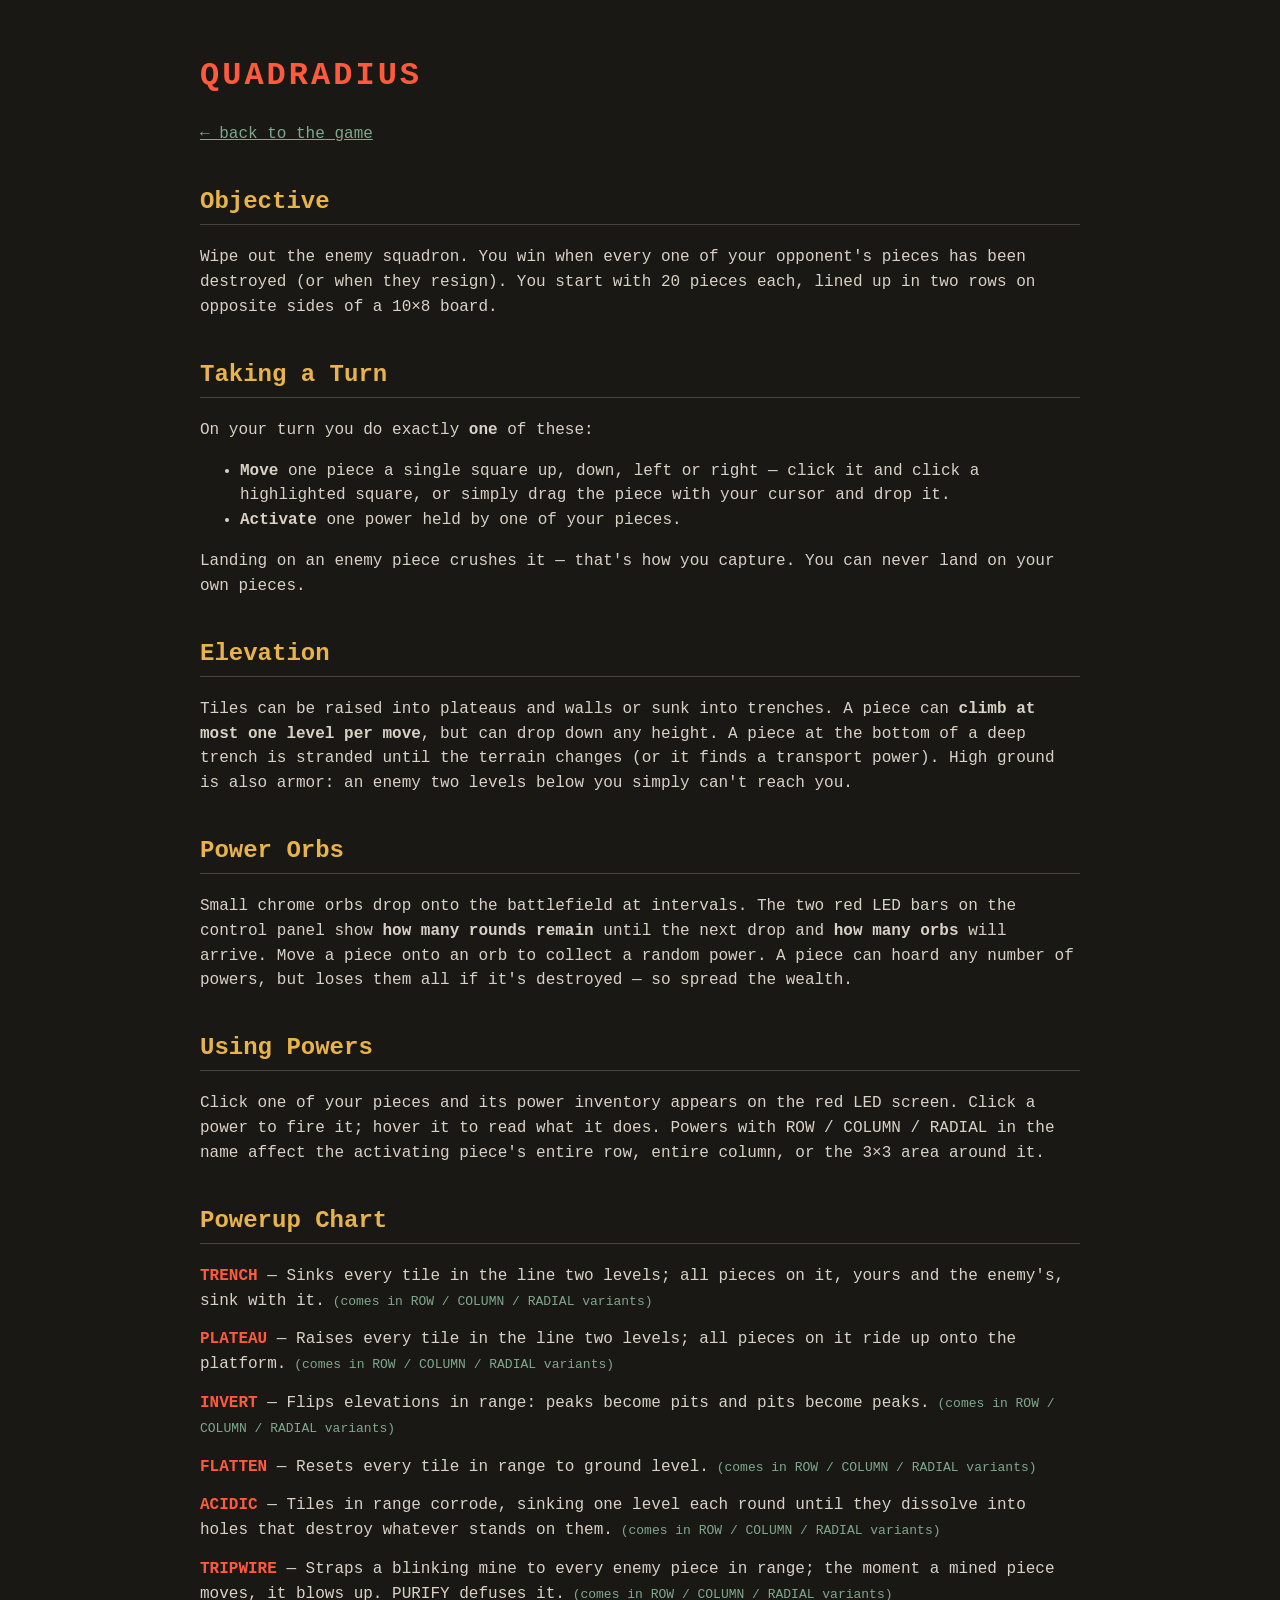
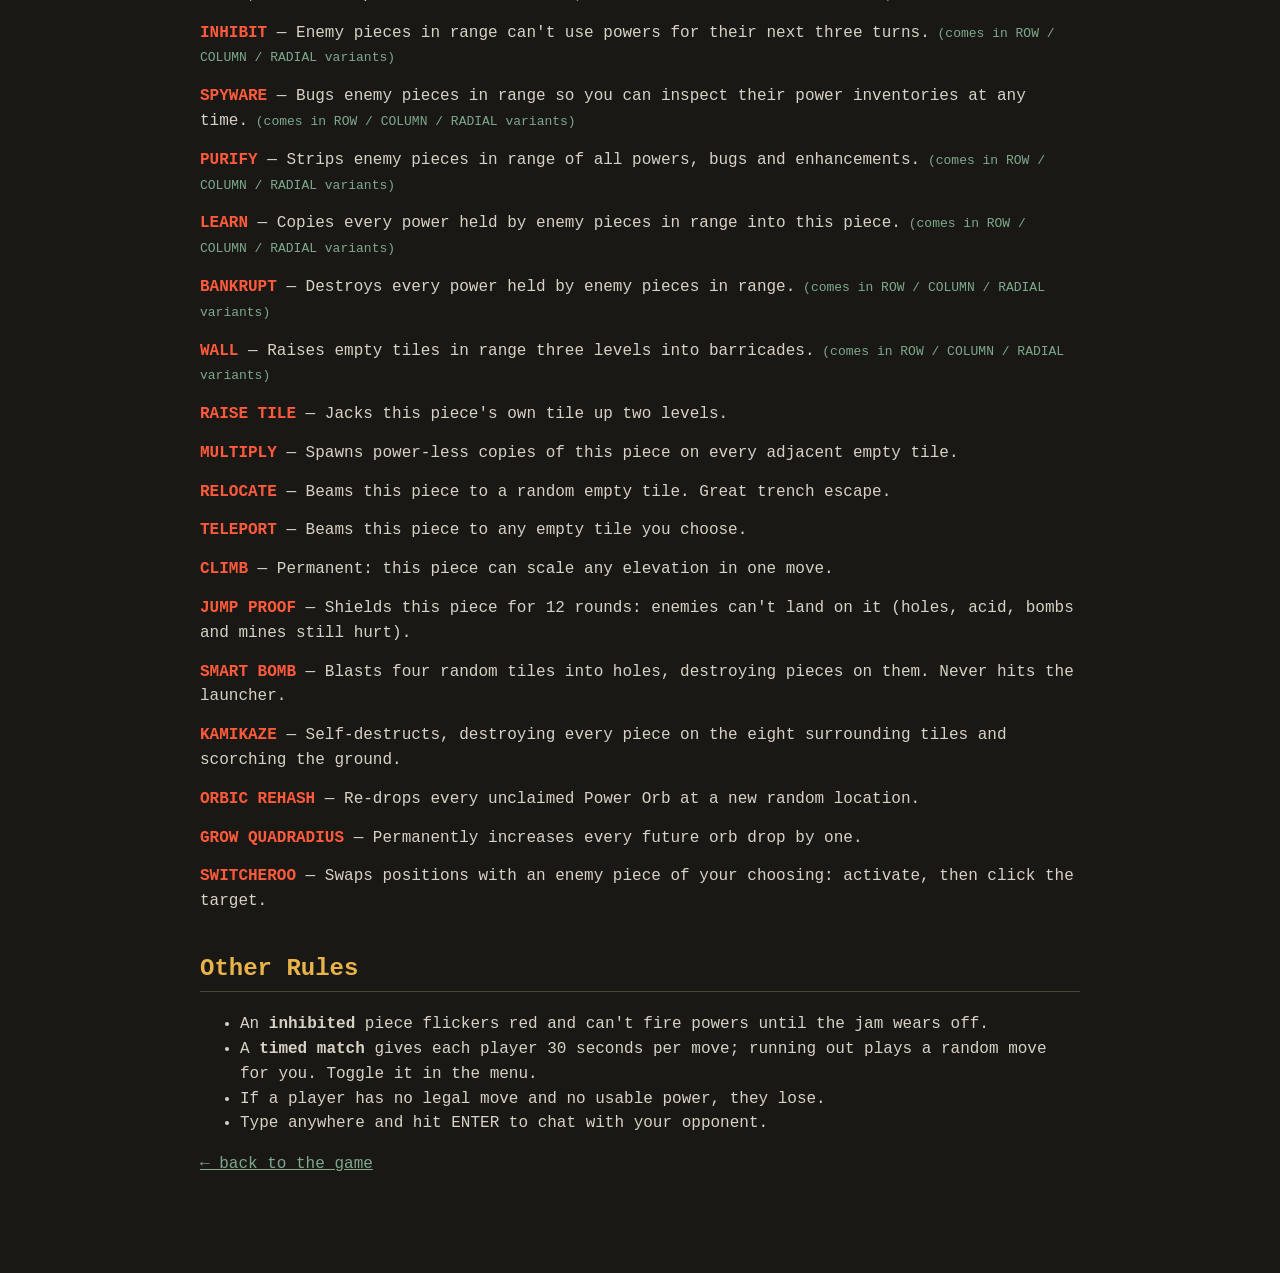
==== quadradius/directions.html @ c5f9684e "Drag-to-move, mine-based Tripwire, full-line Trench/Plateau, clearer elevation - Pieces can now be c" ====
<!DOCTYPE html>
<html lang="en">
<head>
<meta charset="UTF-8">
<title>QUADRADIUS — How to Play &amp; Powerup Chart</title>
<style>
  body {
    background: #1a1815; color: #d8d2c6;
    font-family: "Courier New", Courier, monospace;
    max-width: 880px; margin: 0 auto; padding: 30px 20px 80px;
    line-height: 1.55;
  }
  h1 { color: #ff5a3c; letter-spacing: 3px; }
  h2 { color: #e8b44a; margin-top: 36px; border-bottom: 1px solid #4a443a; padding-bottom: 4px; }
  .power { margin: 14px 0; }
  .power b { color: #ff5a3c; }
  .scoped::after { content: " (comes in ROW / COLUMN / RADIAL variants)"; color: #7da88c; font-size: 13px; }
  code { background: #2a2620; padding: 1px 5px; border-radius: 3px; }
  a { color: #7da88c; }
</style>
</head>
<body>
<h1>QUADRADIUS</h1>
<p><a href="index.html">&larr; back to the game</a></p>

<h2>Objective</h2>
<p>Wipe out the enemy squadron. You win when every one of your opponent's
pieces has been destroyed (or when they resign). You start with 20 pieces
each, lined up in two rows on opposite sides of a 10&times;8 board.</p>

<h2>Taking a Turn</h2>
<p>On your turn you do exactly <b>one</b> of these:</p>
<ul>
  <li><b>Move</b> one piece a single square up, down, left or right —
      click it and click a highlighted square, or simply drag the piece
      with your cursor and drop it.</li>
  <li><b>Activate</b> one power held by one of your pieces.</li>
</ul>
<p>Landing on an enemy piece crushes it — that's how you capture. You can
never land on your own pieces.</p>

<h2>Elevation</h2>
<p>Tiles can be raised into plateaus and walls or sunk into trenches.
A piece can <b>climb at most one level per move</b>, but can drop down any
height. A piece at the bottom of a deep trench is stranded until the
terrain changes (or it finds a transport power). High ground is also armor:
an enemy two levels below you simply can't reach you.</p>

<h2>Power Orbs</h2>
<p>Small chrome orbs drop onto the battlefield at intervals. The two red LED
bars on the control panel show <b>how many rounds remain</b> until the next
drop and <b>how many orbs</b> will arrive. Move a piece onto an orb to
collect a random power. A piece can hoard any number of powers, but loses
them all if it's destroyed — so spread the wealth.</p>

<h2>Using Powers</h2>
<p>Click one of your pieces and its power inventory appears on the red LED
screen. Click a power to fire it; hover it to read what it does.
Powers with ROW / COLUMN / RADIAL in the name affect the activating piece's
entire row, entire column, or the 3&times;3 area around it.</p>

<h2>Powerup Chart</h2>

<div class="power scoped"><b>TRENCH</b> — Sinks every tile in the line two levels; all pieces on it, yours and the enemy's, sink with it.</div>
<div class="power scoped"><b>PLATEAU</b> — Raises every tile in the line two levels; all pieces on it ride up onto the platform.</div>
<div class="power scoped"><b>INVERT</b> — Flips elevations in range: peaks become pits and pits become peaks.</div>
<div class="power scoped"><b>FLATTEN</b> — Resets every tile in range to ground level.</div>
<div class="power scoped"><b>ACIDIC</b> — Tiles in range corrode, sinking one level each round until they dissolve into holes that destroy whatever stands on them.</div>
<div class="power scoped"><b>TRIPWIRE</b> — Straps a blinking mine to every enemy piece in range; the moment a mined piece moves, it blows up. PURIFY defuses it.</div>
<div class="power scoped"><b>INHIBIT</b> — Enemy pieces in range can't use powers for their next three turns.</div>
<div class="power scoped"><b>SPYWARE</b> — Bugs enemy pieces in range so you can inspect their power inventories at any time.</div>
<div class="power scoped"><b>PURIFY</b> — Strips enemy pieces in range of all powers, bugs and enhancements.</div>
<div class="power scoped"><b>LEARN</b> — Copies every power held by enemy pieces in range into this piece.</div>
<div class="power scoped"><b>BANKRUPT</b> — Destroys every power held by enemy pieces in range.</div>
<div class="power scoped"><b>WALL</b> — Raises empty tiles in range three levels into barricades.</div>

<div class="power"><b>RAISE TILE</b> — Jacks this piece's own tile up two levels.</div>
<div class="power"><b>MULTIPLY</b> — Spawns power-less copies of this piece on every adjacent empty tile.</div>
<div class="power"><b>RELOCATE</b> — Beams this piece to a random empty tile. Great trench escape.</div>
<div class="power"><b>TELEPORT</b> — Beams this piece to any empty tile you choose.</div>
<div class="power"><b>CLIMB</b> — Permanent: this piece can scale any elevation in one move.</div>
<div class="power"><b>JUMP PROOF</b> — Shields this piece for 12 rounds: enemies can't land on it (holes, acid, bombs and mines still hurt).</div>
<div class="power"><b>SMART BOMB</b> — Blasts four random tiles into holes, destroying pieces on them. Never hits the launcher.</div>
<div class="power"><b>KAMIKAZE</b> — Self-destructs, destroying every piece on the eight surrounding tiles and scorching the ground.</div>
<div class="power"><b>ORBIC REHASH</b> — Re-drops every unclaimed Power Orb at a new random location.</div>
<div class="power"><b>GROW QUADRADIUS</b> — Permanently increases every future orb drop by one.</div>
<div class="power"><b>SWITCHEROO</b> — Swaps positions with an enemy piece of your choosing: activate, then click the target.</div>

<h2>Other Rules</h2>
<ul>
  <li>An <b>inhibited</b> piece flickers red and can't fire powers until the jam wears off.</li>
  <li>A <b>timed match</b> gives each player 30 seconds per move; running out plays a random move for you. Toggle it in the menu.</li>
  <li>If a player has no legal move and no usable power, they lose.</li>
  <li>Type anywhere and hit ENTER to chat with your opponent.</li>
</ul>

<p><a href="index.html">&larr; back to the game</a></p>
</body>
</html>
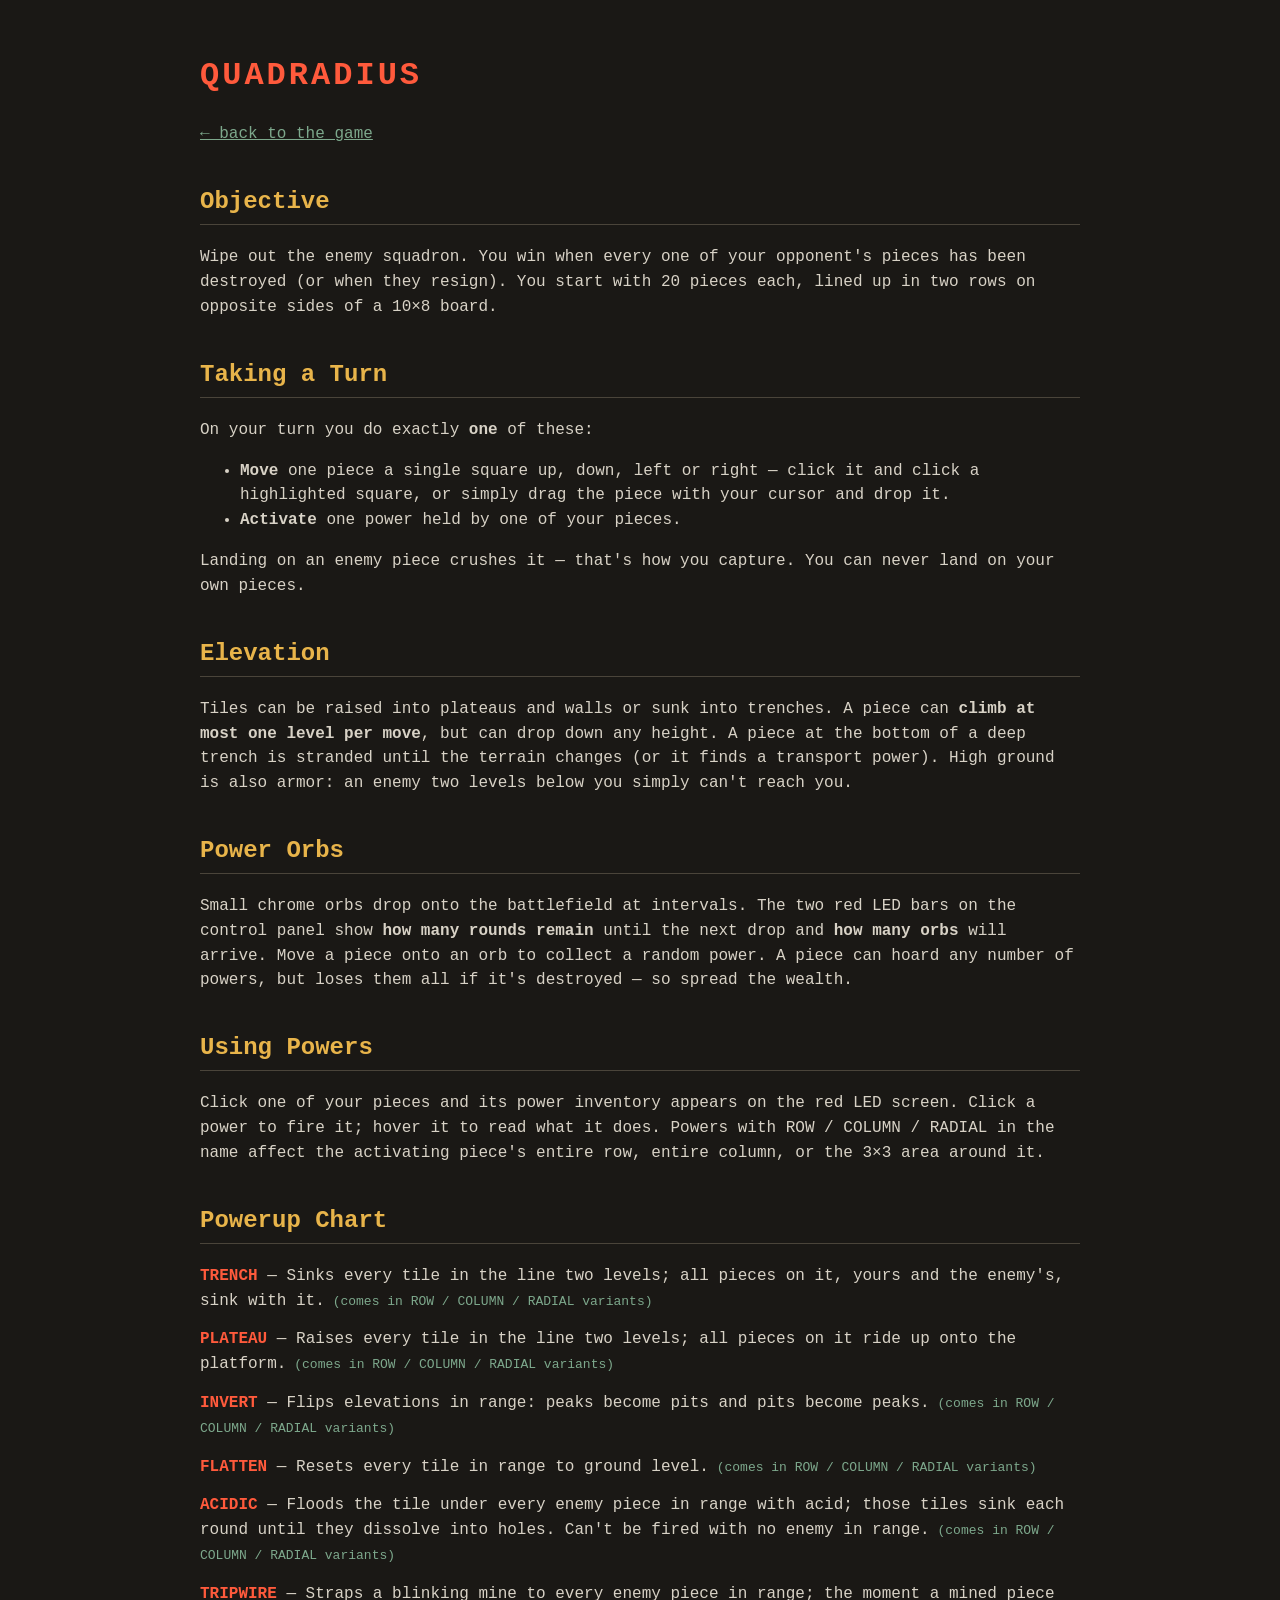
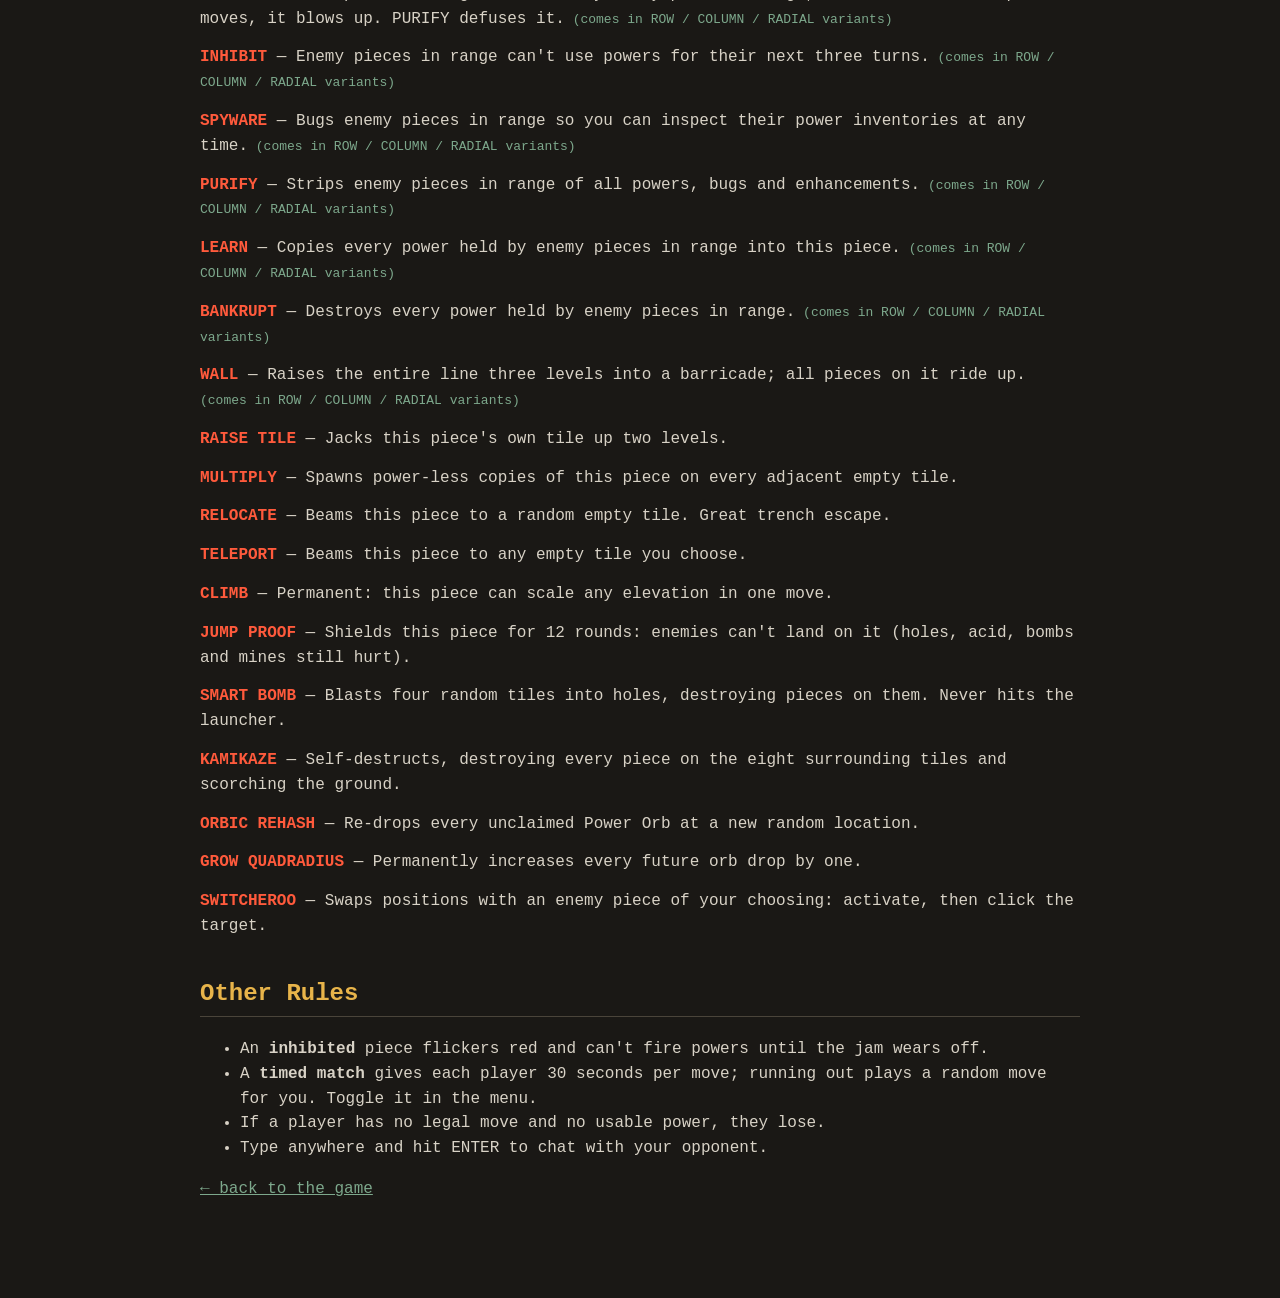
==== commit 7ab42d1c: "Wall raises the entire line; Acidic targets only enemy pieces - Wall row/column/radial now raises ev" ====
--- a/quadradius/directions.html
+++ b/quadradius/directions.html
@@ -65,14 +65,14 @@
 <div class="power scoped"><b>PLATEAU</b> — Raises every tile in the line two levels; all pieces on it ride up onto the platform.</div>
 <div class="power scoped"><b>INVERT</b> — Flips elevations in range: peaks become pits and pits become peaks.</div>
 <div class="power scoped"><b>FLATTEN</b> — Resets every tile in range to ground level.</div>
-<div class="power scoped"><b>ACIDIC</b> — Tiles in range corrode, sinking one level each round until they dissolve into holes that destroy whatever stands on them.</div>
+<div class="power scoped"><b>ACIDIC</b> — Floods the tile under every enemy piece in range with acid; those tiles sink each round until they dissolve into holes. Can't be fired with no enemy in range.</div>
 <div class="power scoped"><b>TRIPWIRE</b> — Straps a blinking mine to every enemy piece in range; the moment a mined piece moves, it blows up. PURIFY defuses it.</div>
 <div class="power scoped"><b>INHIBIT</b> — Enemy pieces in range can't use powers for their next three turns.</div>
 <div class="power scoped"><b>SPYWARE</b> — Bugs enemy pieces in range so you can inspect their power inventories at any time.</div>
 <div class="power scoped"><b>PURIFY</b> — Strips enemy pieces in range of all powers, bugs and enhancements.</div>
 <div class="power scoped"><b>LEARN</b> — Copies every power held by enemy pieces in range into this piece.</div>
 <div class="power scoped"><b>BANKRUPT</b> — Destroys every power held by enemy pieces in range.</div>
-<div class="power scoped"><b>WALL</b> — Raises empty tiles in range three levels into barricades.</div>
+<div class="power scoped"><b>WALL</b> — Raises the entire line three levels into a barricade; all pieces on it ride up.</div>
 
 <div class="power"><b>RAISE TILE</b> — Jacks this piece's own tile up two levels.</div>
 <div class="power"><b>MULTIPLY</b> — Spawns power-less copies of this piece on every adjacent empty tile.</div>
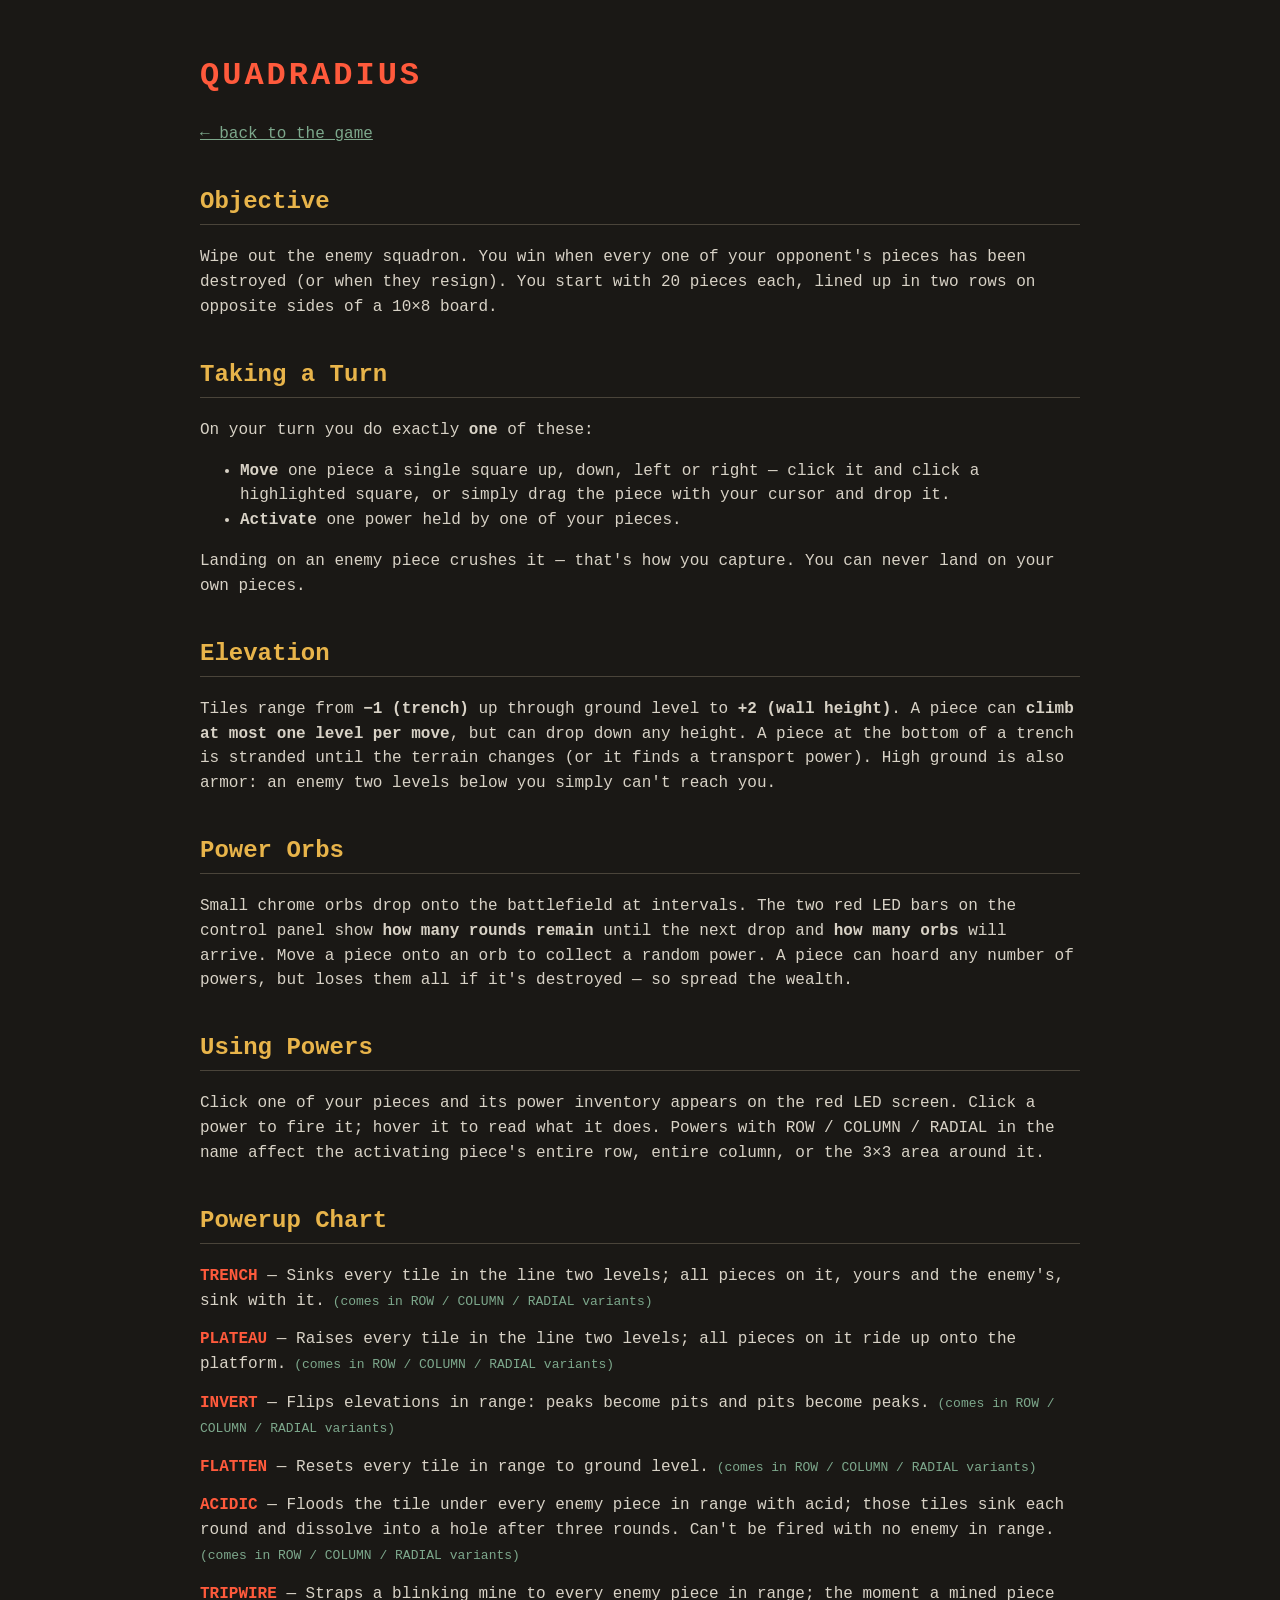
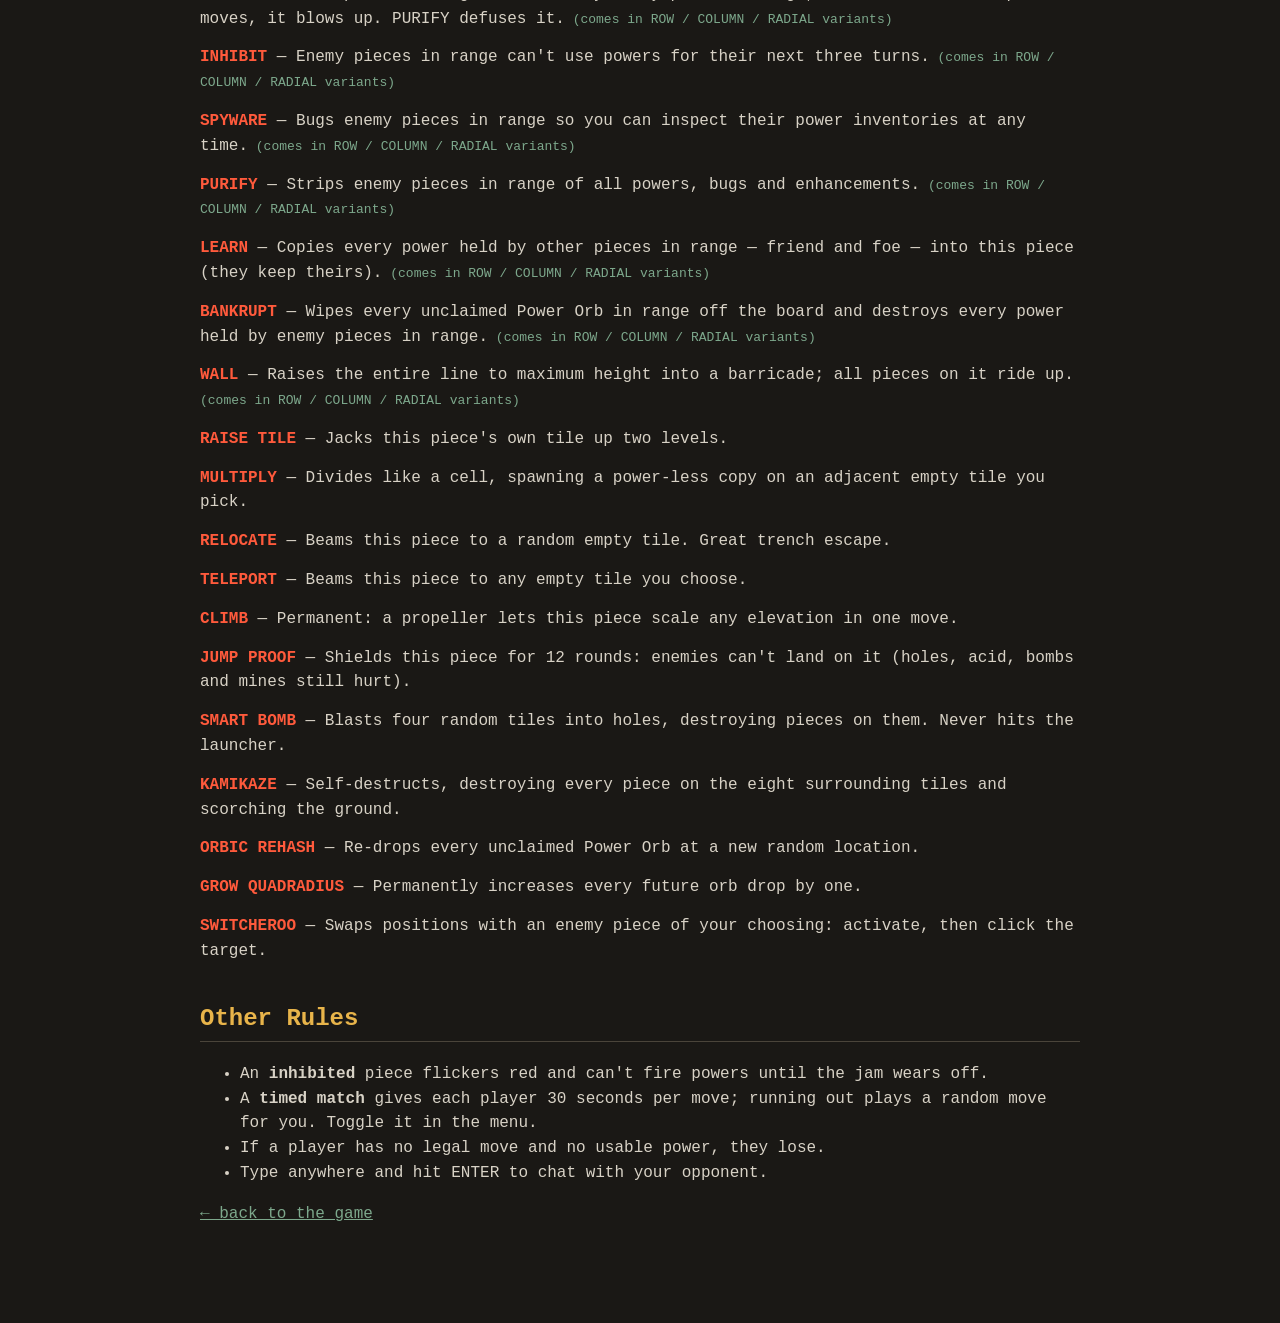
==== commit 6d80c7b1: "Power & graphics overhaul: Learn-all, orb-clearing Bankrupt, targeted Multiply, force-field/propelle" ====
--- a/quadradius/directions.html
+++ b/quadradius/directions.html
@@ -40,11 +40,11 @@
 never land on your own pieces.</p>
 
 <h2>Elevation</h2>
-<p>Tiles can be raised into plateaus and walls or sunk into trenches.
-A piece can <b>climb at most one level per move</b>, but can drop down any
-height. A piece at the bottom of a deep trench is stranded until the
-terrain changes (or it finds a transport power). High ground is also armor:
-an enemy two levels below you simply can't reach you.</p>
+<p>Tiles range from <b>&minus;1 (trench)</b> up through ground level to
+<b>+2 (wall height)</b>. A piece can <b>climb at most one level per move</b>,
+but can drop down any height. A piece at the bottom of a trench is stranded
+until the terrain changes (or it finds a transport power). High ground is
+also armor: an enemy two levels below you simply can't reach you.</p>
 
 <h2>Power Orbs</h2>
 <p>Small chrome orbs drop onto the battlefield at intervals. The two red LED
@@ -65,20 +65,20 @@
 <div class="power scoped"><b>PLATEAU</b> — Raises every tile in the line two levels; all pieces on it ride up onto the platform.</div>
 <div class="power scoped"><b>INVERT</b> — Flips elevations in range: peaks become pits and pits become peaks.</div>
 <div class="power scoped"><b>FLATTEN</b> — Resets every tile in range to ground level.</div>
-<div class="power scoped"><b>ACIDIC</b> — Floods the tile under every enemy piece in range with acid; those tiles sink each round until they dissolve into holes. Can't be fired with no enemy in range.</div>
+<div class="power scoped"><b>ACIDIC</b> — Floods the tile under every enemy piece in range with acid; those tiles sink each round and dissolve into a hole after three rounds. Can't be fired with no enemy in range.</div>
 <div class="power scoped"><b>TRIPWIRE</b> — Straps a blinking mine to every enemy piece in range; the moment a mined piece moves, it blows up. PURIFY defuses it.</div>
 <div class="power scoped"><b>INHIBIT</b> — Enemy pieces in range can't use powers for their next three turns.</div>
 <div class="power scoped"><b>SPYWARE</b> — Bugs enemy pieces in range so you can inspect their power inventories at any time.</div>
 <div class="power scoped"><b>PURIFY</b> — Strips enemy pieces in range of all powers, bugs and enhancements.</div>
-<div class="power scoped"><b>LEARN</b> — Copies every power held by enemy pieces in range into this piece.</div>
-<div class="power scoped"><b>BANKRUPT</b> — Destroys every power held by enemy pieces in range.</div>
-<div class="power scoped"><b>WALL</b> — Raises the entire line three levels into a barricade; all pieces on it ride up.</div>
+<div class="power scoped"><b>LEARN</b> — Copies every power held by other pieces in range — friend and foe — into this piece (they keep theirs).</div>
+<div class="power scoped"><b>BANKRUPT</b> — Wipes every unclaimed Power Orb in range off the board and destroys every power held by enemy pieces in range.</div>
+<div class="power scoped"><b>WALL</b> — Raises the entire line to maximum height into a barricade; all pieces on it ride up.</div>
 
 <div class="power"><b>RAISE TILE</b> — Jacks this piece's own tile up two levels.</div>
-<div class="power"><b>MULTIPLY</b> — Spawns power-less copies of this piece on every adjacent empty tile.</div>
+<div class="power"><b>MULTIPLY</b> — Divides like a cell, spawning a power-less copy on an adjacent empty tile you pick.</div>
 <div class="power"><b>RELOCATE</b> — Beams this piece to a random empty tile. Great trench escape.</div>
 <div class="power"><b>TELEPORT</b> — Beams this piece to any empty tile you choose.</div>
-<div class="power"><b>CLIMB</b> — Permanent: this piece can scale any elevation in one move.</div>
+<div class="power"><b>CLIMB</b> — Permanent: a propeller lets this piece scale any elevation in one move.</div>
 <div class="power"><b>JUMP PROOF</b> — Shields this piece for 12 rounds: enemies can't land on it (holes, acid, bombs and mines still hurt).</div>
 <div class="power"><b>SMART BOMB</b> — Blasts four random tiles into holes, destroying pieces on them. Never hits the launcher.</div>
 <div class="power"><b>KAMIKAZE</b> — Self-destructs, destroying every piece on the eight surrounding tiles and scorching the ground.</div>
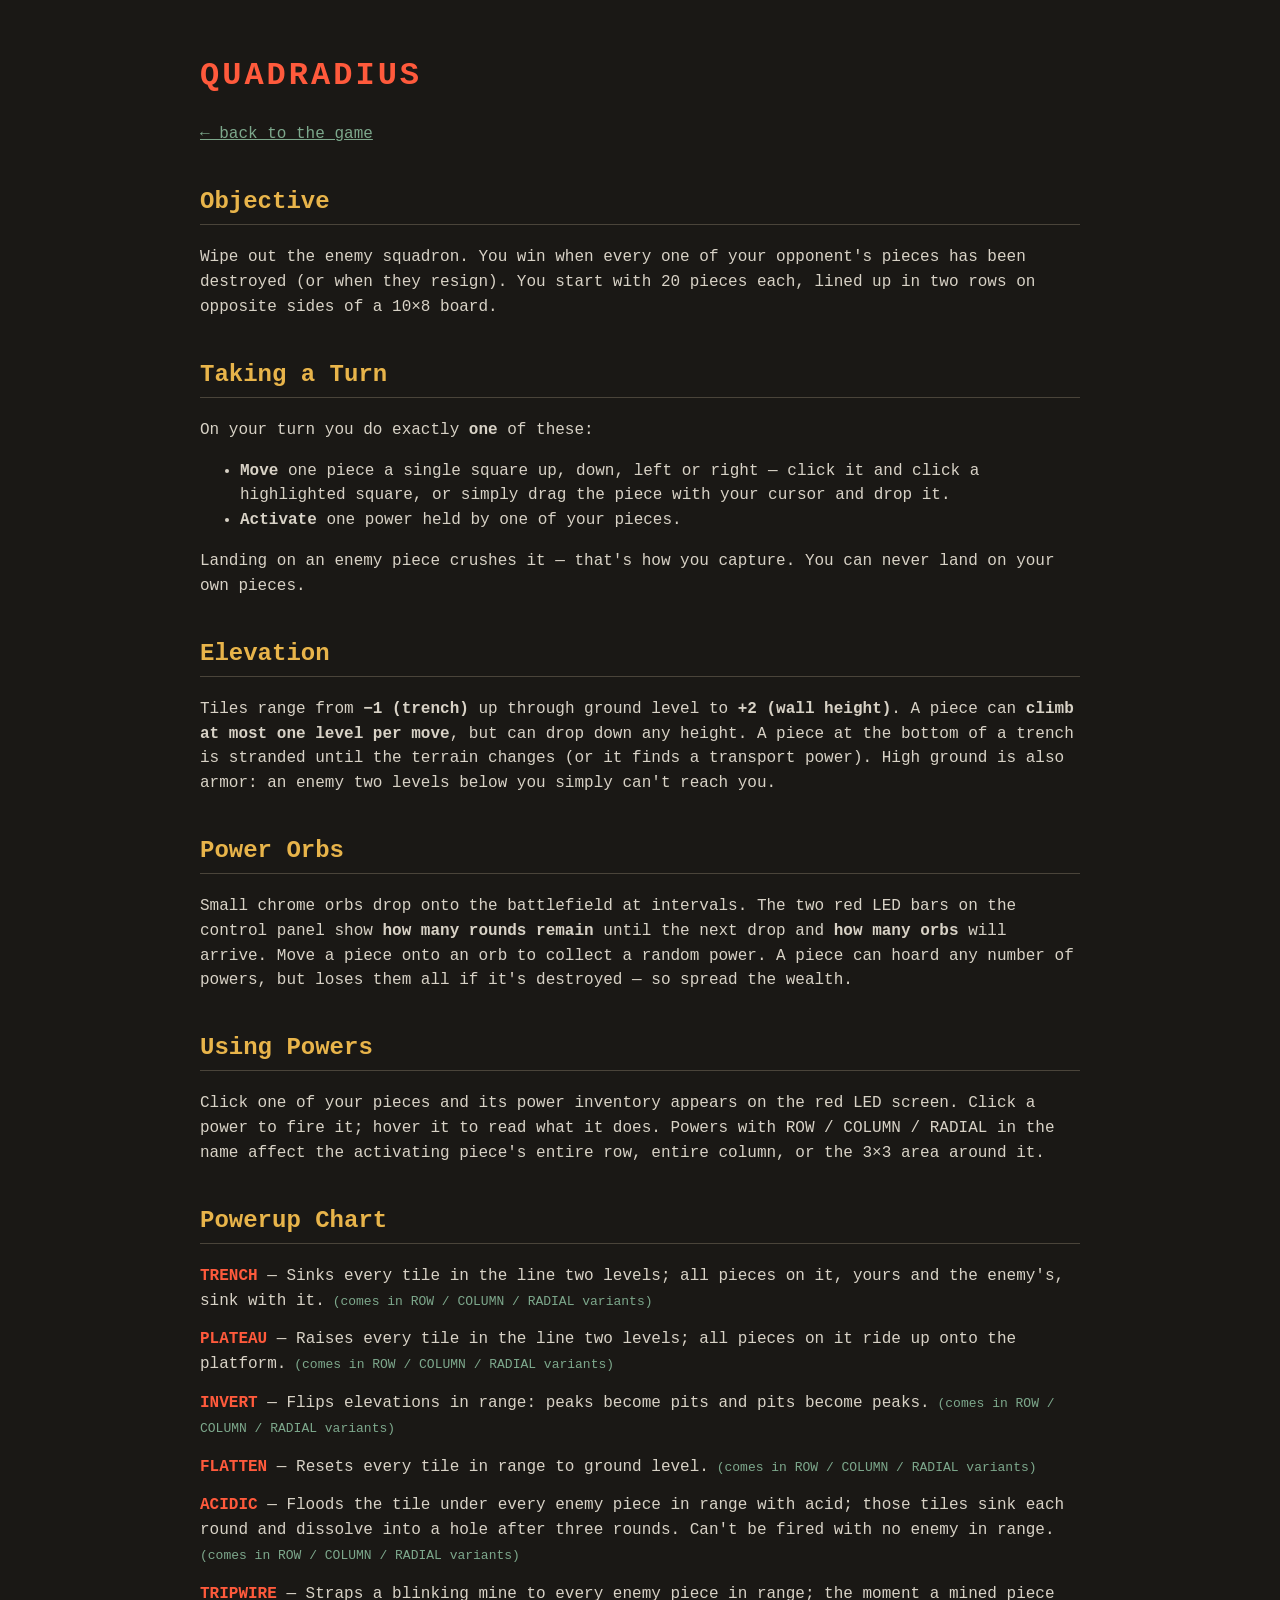
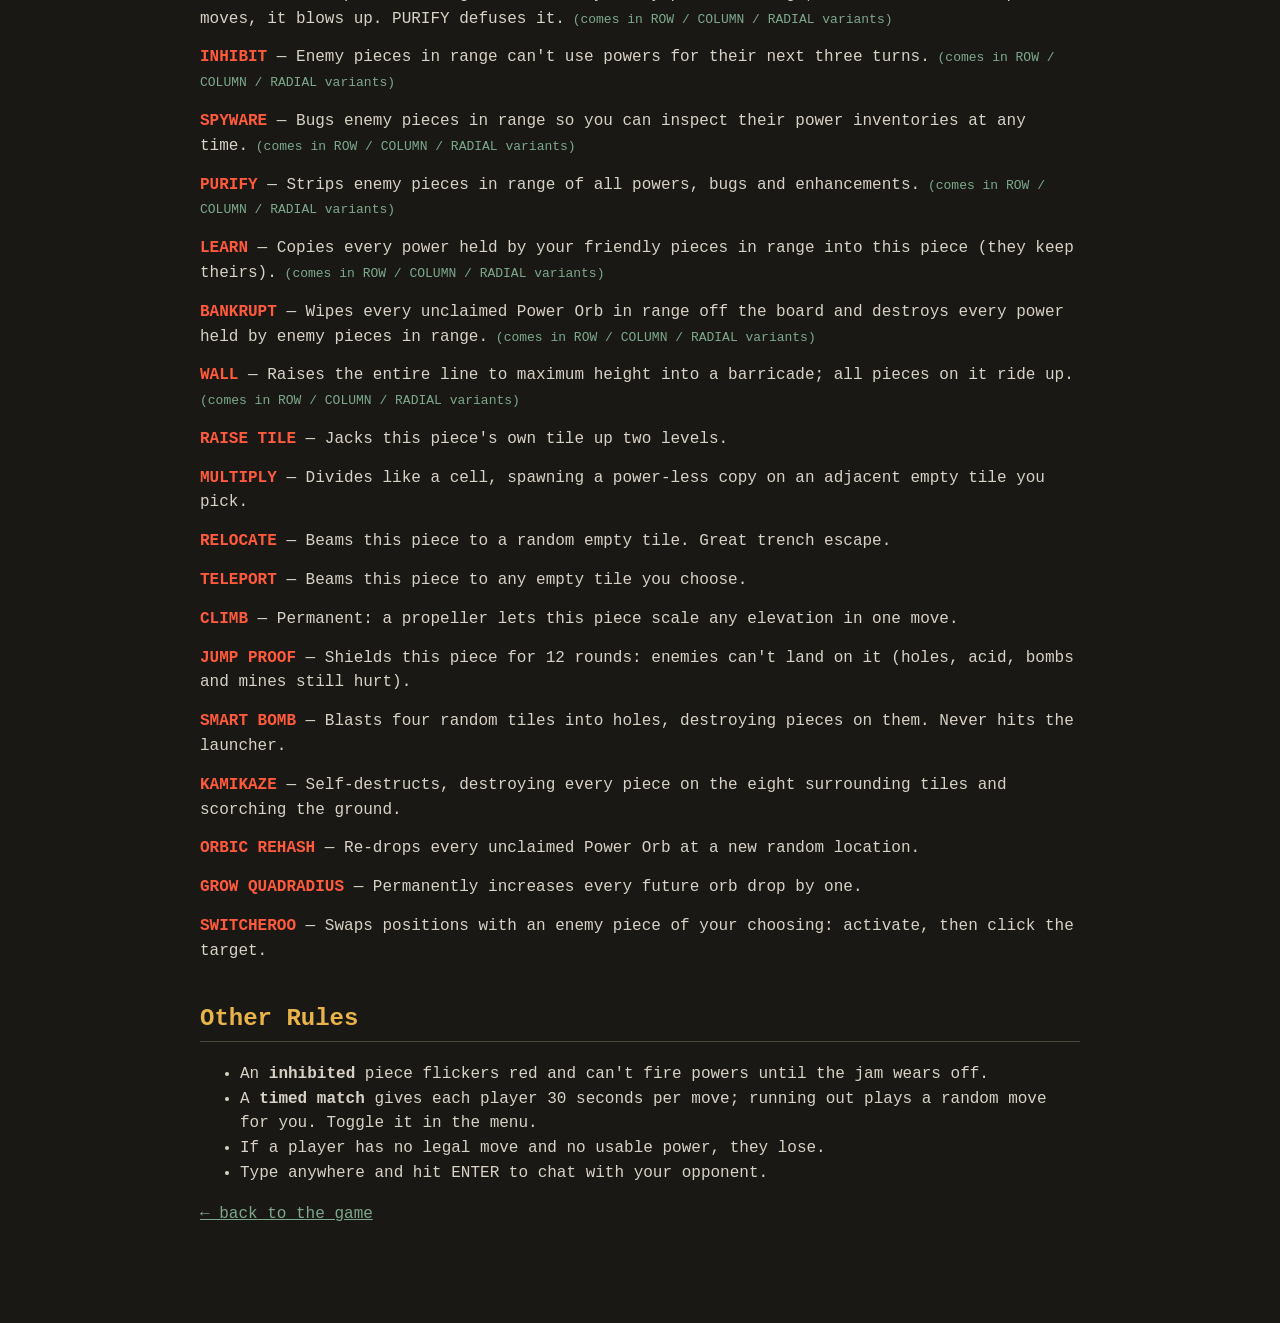
==== commit 0f5551e1: "Learn inherits only from friendly pieces, not opponents https://claude.ai/code/session_01HfvDxeGcXm8" ====
--- a/quadradius/directions.html
+++ b/quadradius/directions.html
@@ -70,7 +70,7 @@
 <div class="power scoped"><b>INHIBIT</b> — Enemy pieces in range can't use powers for their next three turns.</div>
 <div class="power scoped"><b>SPYWARE</b> — Bugs enemy pieces in range so you can inspect their power inventories at any time.</div>
 <div class="power scoped"><b>PURIFY</b> — Strips enemy pieces in range of all powers, bugs and enhancements.</div>
-<div class="power scoped"><b>LEARN</b> — Copies every power held by other pieces in range — friend and foe — into this piece (they keep theirs).</div>
+<div class="power scoped"><b>LEARN</b> — Copies every power held by your friendly pieces in range into this piece (they keep theirs).</div>
 <div class="power scoped"><b>BANKRUPT</b> — Wipes every unclaimed Power Orb in range off the board and destroys every power held by enemy pieces in range.</div>
 <div class="power scoped"><b>WALL</b> — Raises the entire line to maximum height into a barricade; all pieces on it ride up.</div>
 
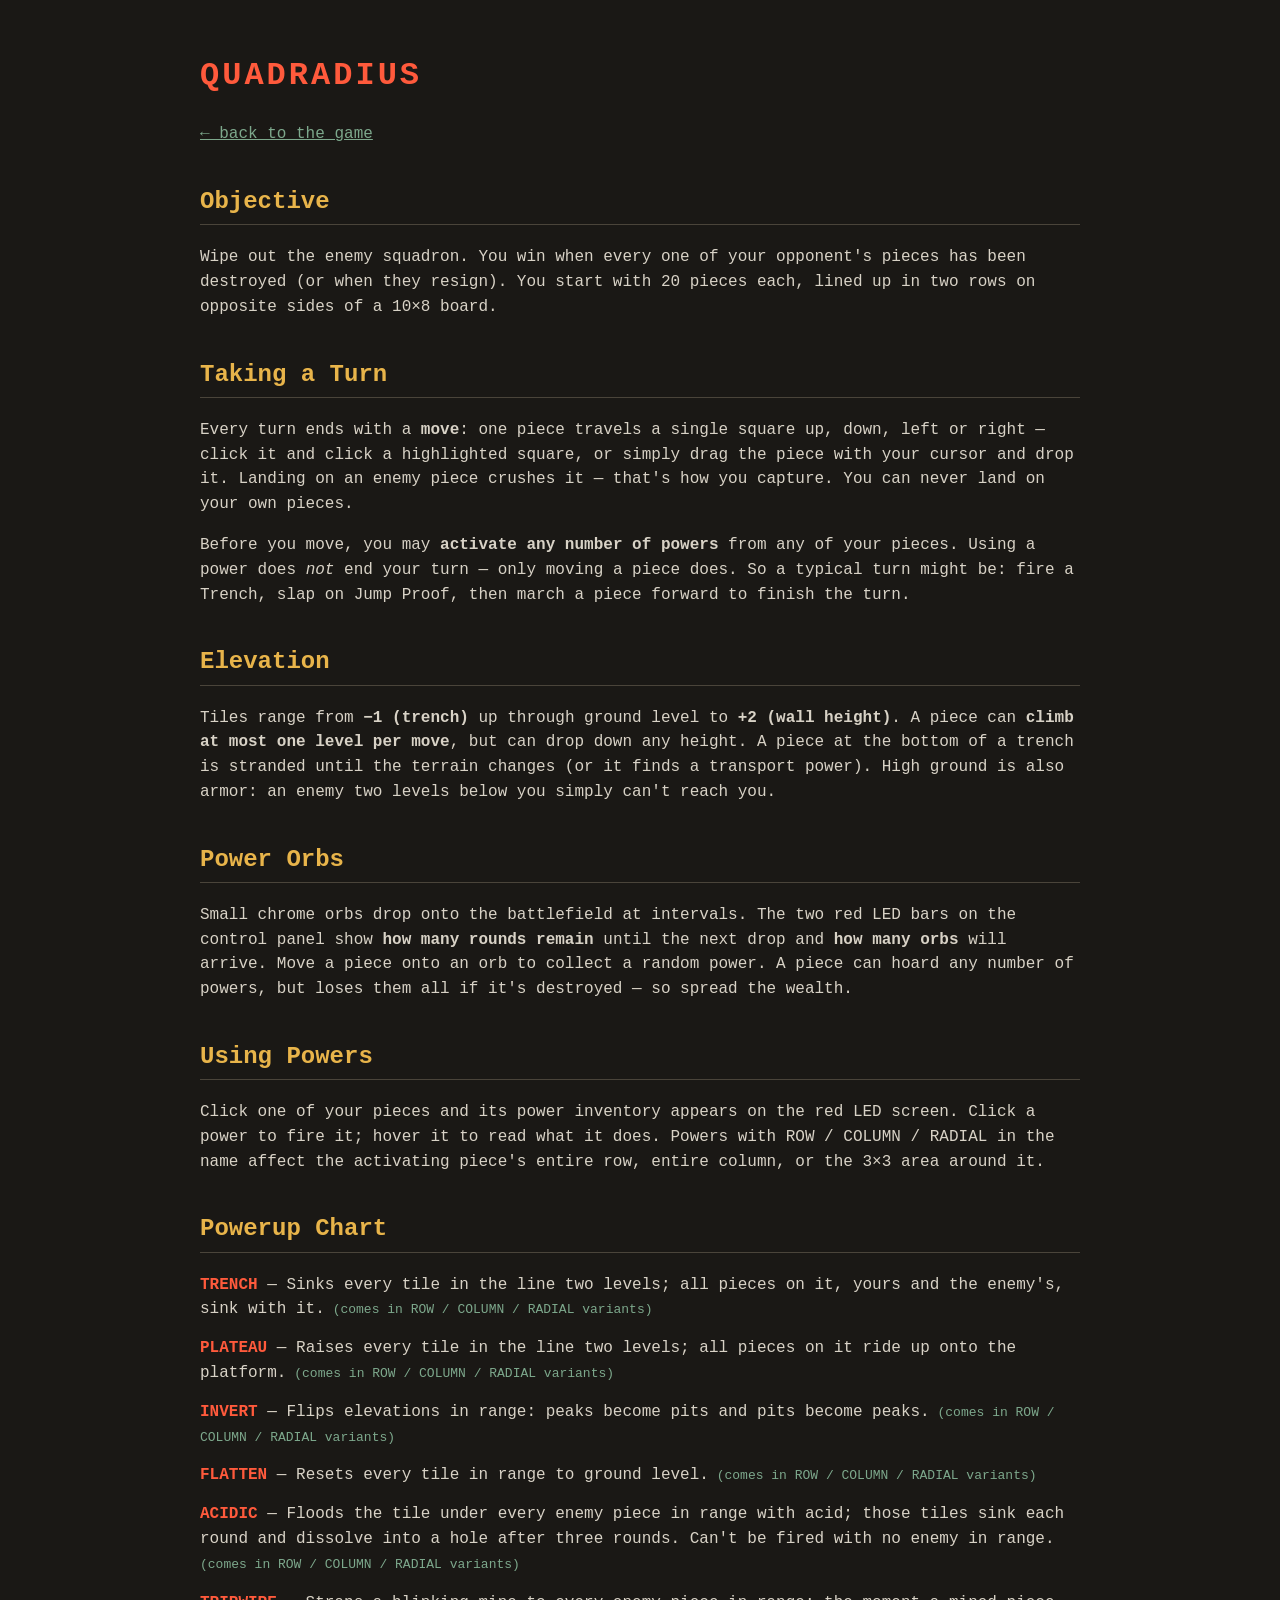
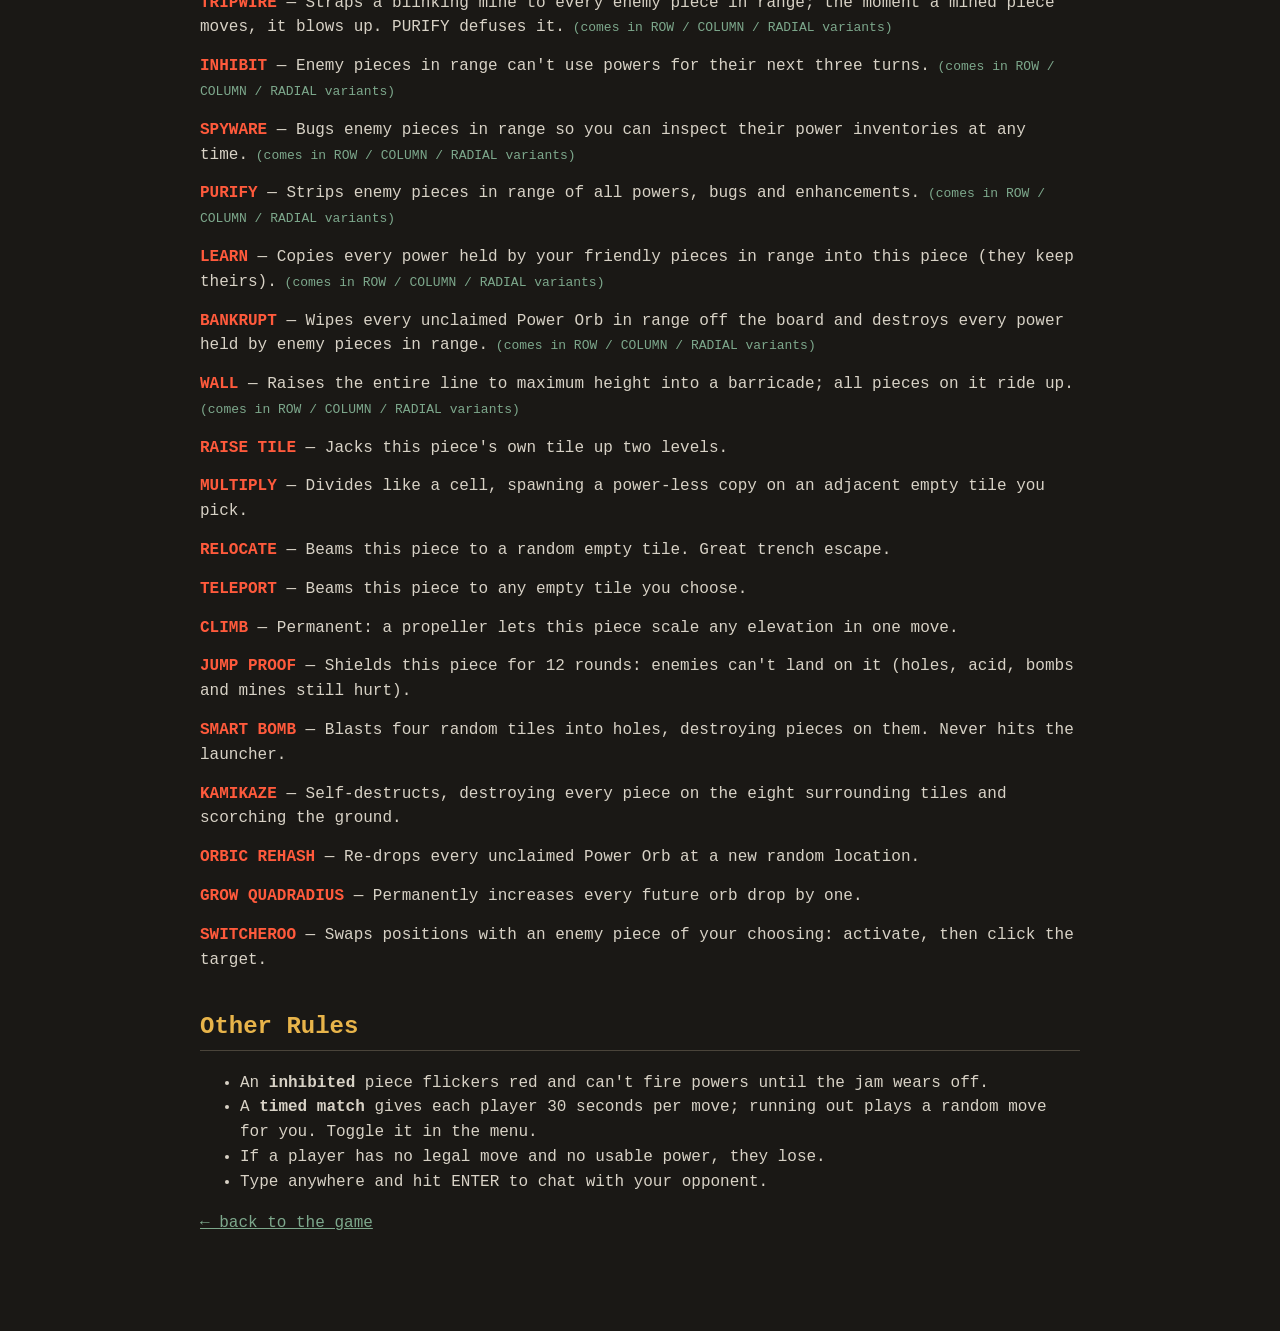
==== commit 0fa6413e: "Powers no longer end the turn — only moving a piece does A turn now ends when a piece moves on the b" ====
--- a/quadradius/directions.html
+++ b/quadradius/directions.html
@@ -29,15 +29,14 @@
 each, lined up in two rows on opposite sides of a 10&times;8 board.</p>
 
 <h2>Taking a Turn</h2>
-<p>On your turn you do exactly <b>one</b> of these:</p>
-<ul>
-  <li><b>Move</b> one piece a single square up, down, left or right —
-      click it and click a highlighted square, or simply drag the piece
-      with your cursor and drop it.</li>
-  <li><b>Activate</b> one power held by one of your pieces.</li>
-</ul>
-<p>Landing on an enemy piece crushes it — that's how you capture. You can
-never land on your own pieces.</p>
+<p>Every turn ends with a <b>move</b>: one piece travels a single square up,
+down, left or right — click it and click a highlighted square, or simply
+drag the piece with your cursor and drop it. Landing on an enemy piece
+crushes it — that's how you capture. You can never land on your own pieces.</p>
+<p>Before you move, you may <b>activate any number of powers</b> from any of
+your pieces. Using a power does <i>not</i> end your turn — only moving a
+piece does. So a typical turn might be: fire a Trench, slap on Jump Proof,
+then march a piece forward to finish the turn.</p>
 
 <h2>Elevation</h2>
 <p>Tiles range from <b>&minus;1 (trench)</b> up through ground level to
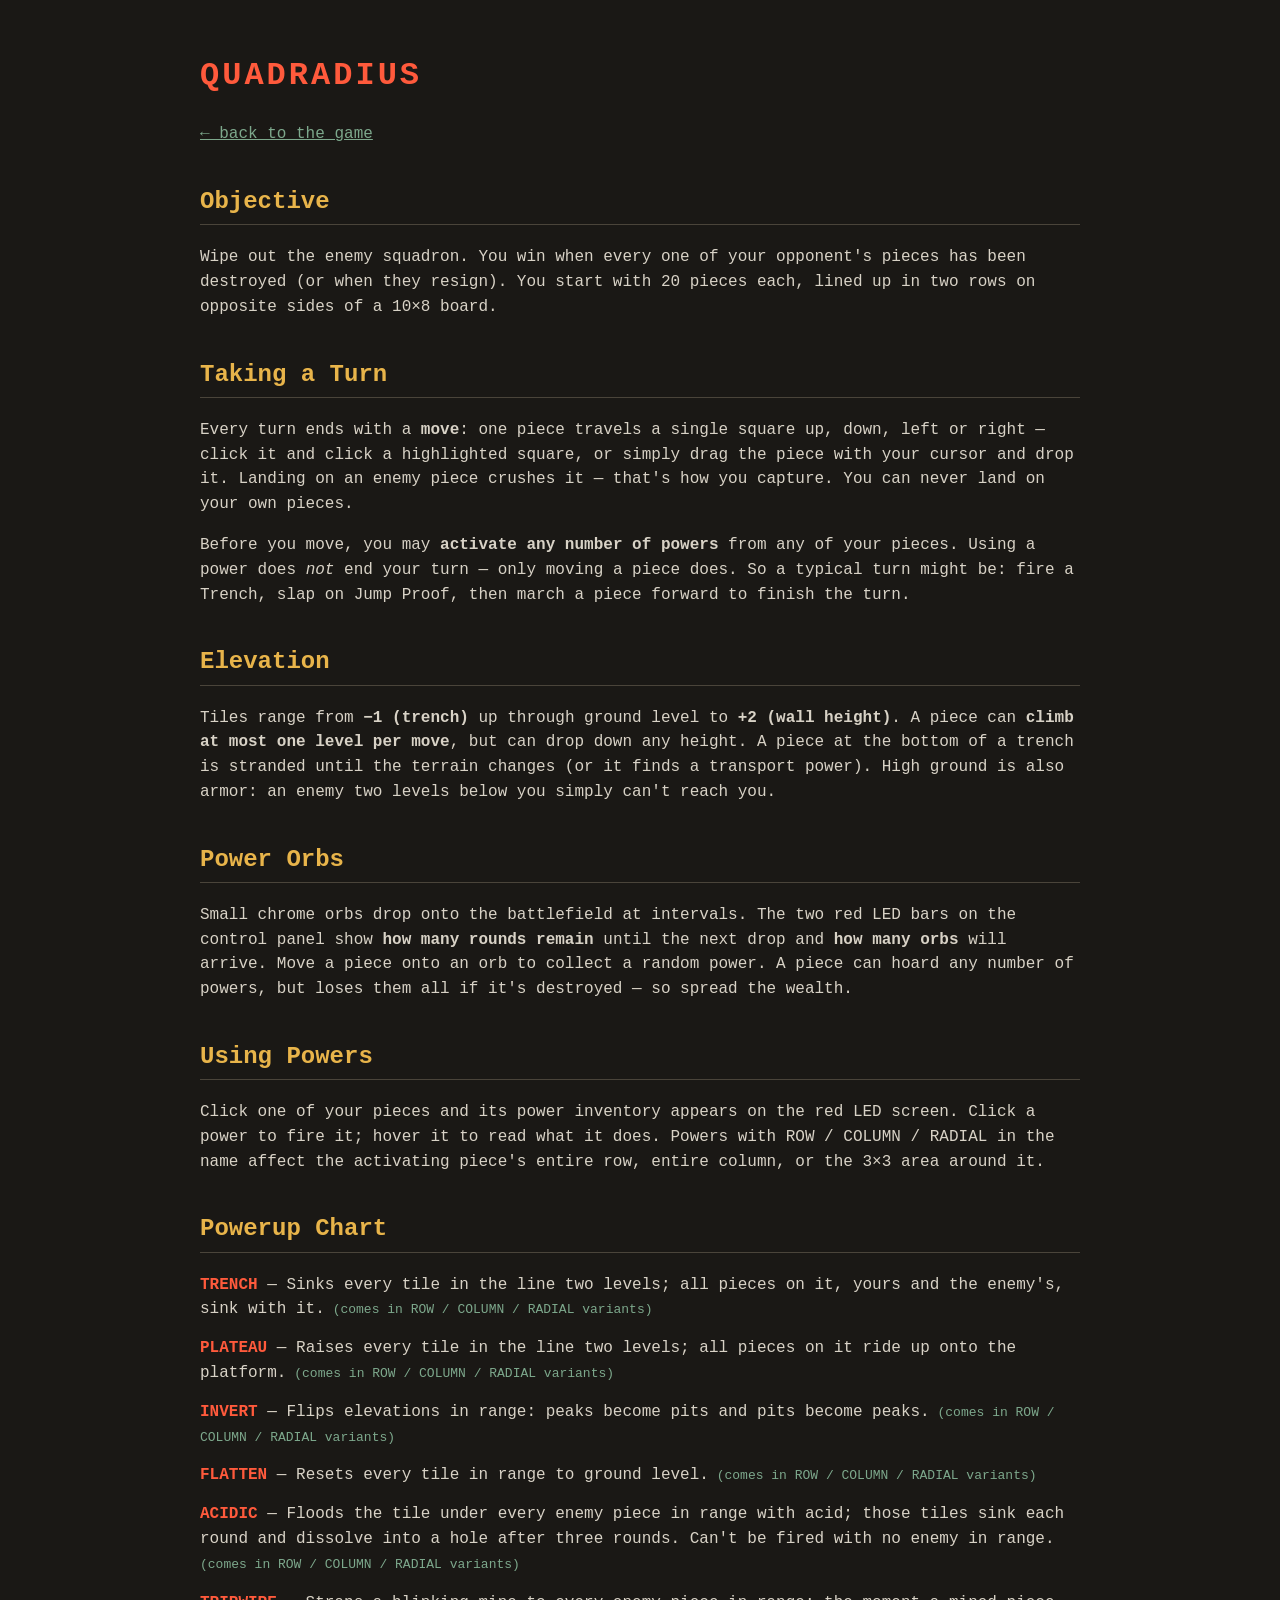
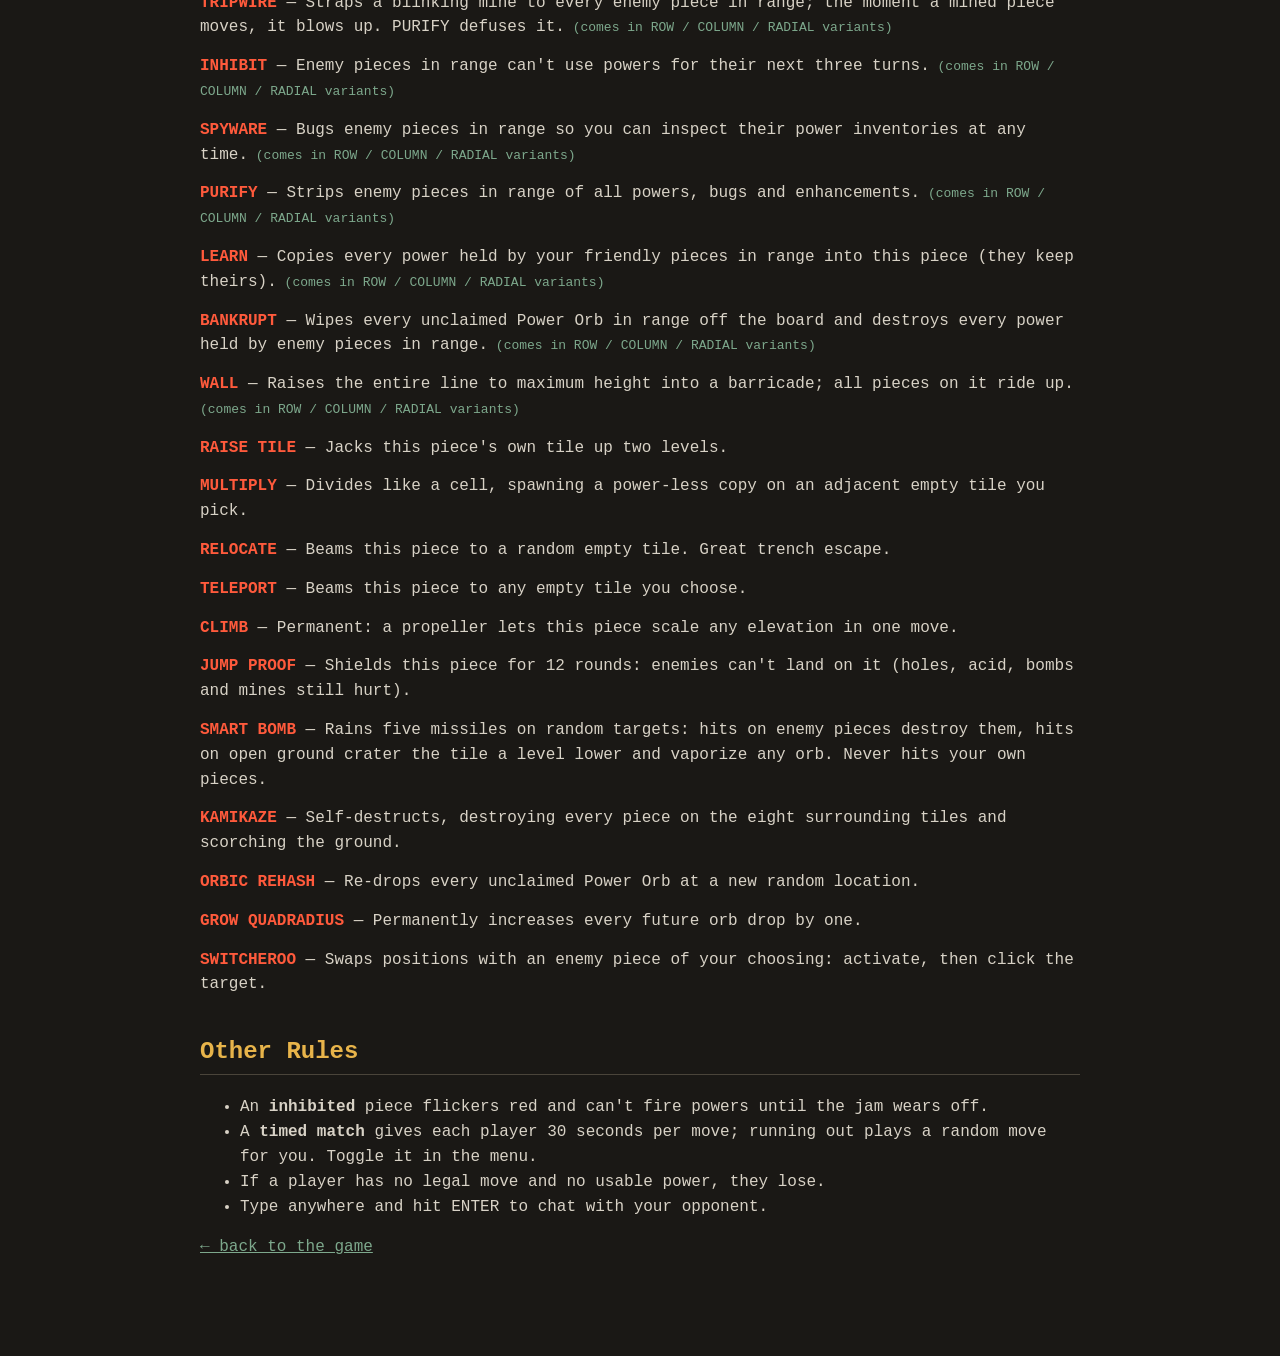
==== commit 040b454b: "Smart Bomb: falling-missile salvo, enemy-only kills, crater blanks Smart Bomb now launches five stag" ====
--- a/quadradius/directions.html
+++ b/quadradius/directions.html
@@ -79,7 +79,7 @@
 <div class="power"><b>TELEPORT</b> — Beams this piece to any empty tile you choose.</div>
 <div class="power"><b>CLIMB</b> — Permanent: a propeller lets this piece scale any elevation in one move.</div>
 <div class="power"><b>JUMP PROOF</b> — Shields this piece for 12 rounds: enemies can't land on it (holes, acid, bombs and mines still hurt).</div>
-<div class="power"><b>SMART BOMB</b> — Blasts four random tiles into holes, destroying pieces on them. Never hits the launcher.</div>
+<div class="power"><b>SMART BOMB</b> — Rains five missiles on random targets: hits on enemy pieces destroy them, hits on open ground crater the tile a level lower and vaporize any orb. Never hits your own pieces.</div>
 <div class="power"><b>KAMIKAZE</b> — Self-destructs, destroying every piece on the eight surrounding tiles and scorching the ground.</div>
 <div class="power"><b>ORBIC REHASH</b> — Re-drops every unclaimed Power Orb at a new random location.</div>
 <div class="power"><b>GROW QUADRADIUS</b> — Permanently increases every future orb drop by one.</div>
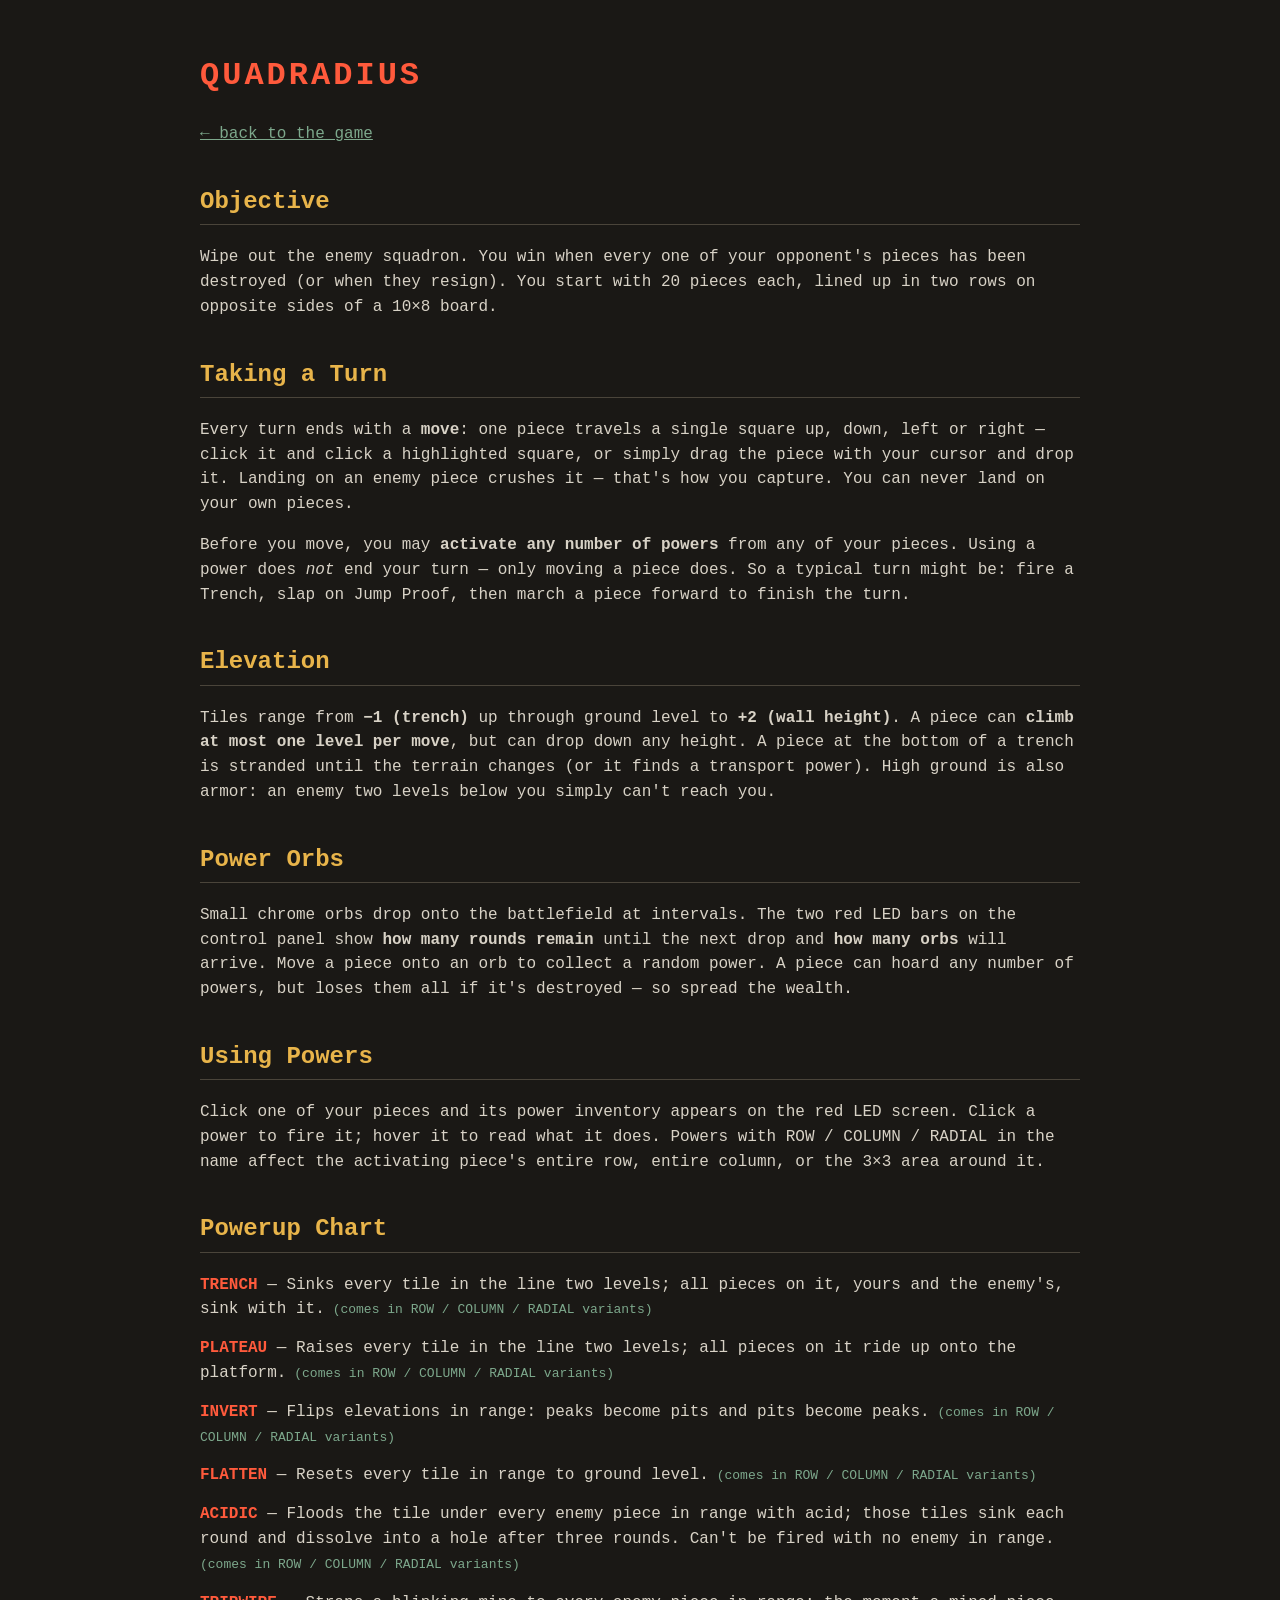
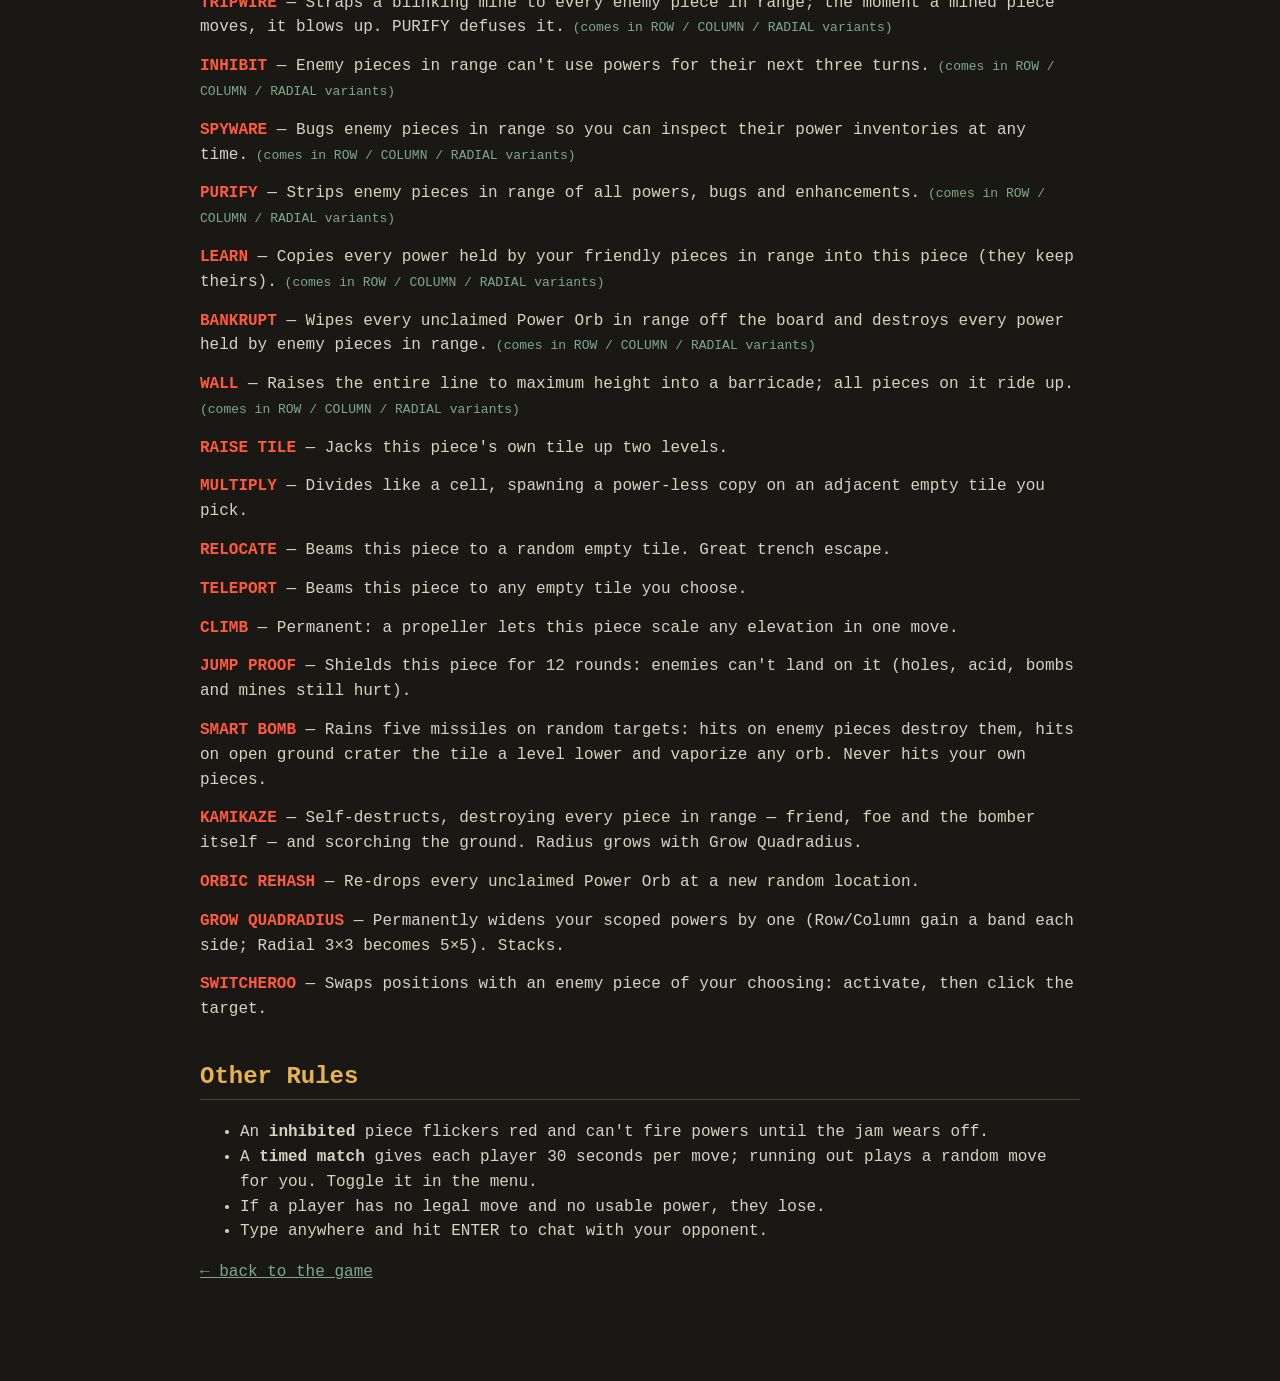
==== commit a297b940: "Kamikaze radius from range bonus; Grow Quadradius widens power reach - Kamikaze explicitly destroys " ====
--- a/quadradius/directions.html
+++ b/quadradius/directions.html
@@ -80,9 +80,9 @@
 <div class="power"><b>CLIMB</b> — Permanent: a propeller lets this piece scale any elevation in one move.</div>
 <div class="power"><b>JUMP PROOF</b> — Shields this piece for 12 rounds: enemies can't land on it (holes, acid, bombs and mines still hurt).</div>
 <div class="power"><b>SMART BOMB</b> — Rains five missiles on random targets: hits on enemy pieces destroy them, hits on open ground crater the tile a level lower and vaporize any orb. Never hits your own pieces.</div>
-<div class="power"><b>KAMIKAZE</b> — Self-destructs, destroying every piece on the eight surrounding tiles and scorching the ground.</div>
+<div class="power"><b>KAMIKAZE</b> — Self-destructs, destroying every piece in range — friend, foe and the bomber itself — and scorching the ground. Radius grows with Grow Quadradius.</div>
 <div class="power"><b>ORBIC REHASH</b> — Re-drops every unclaimed Power Orb at a new random location.</div>
-<div class="power"><b>GROW QUADRADIUS</b> — Permanently increases every future orb drop by one.</div>
+<div class="power"><b>GROW QUADRADIUS</b> — Permanently widens your scoped powers by one (Row/Column gain a band each side; Radial 3&times;3 becomes 5&times;5). Stacks.</div>
 <div class="power"><b>SWITCHEROO</b> — Swaps positions with an enemy piece of your choosing: activate, then click the target.</div>
 
 <h2>Other Rules</h2>
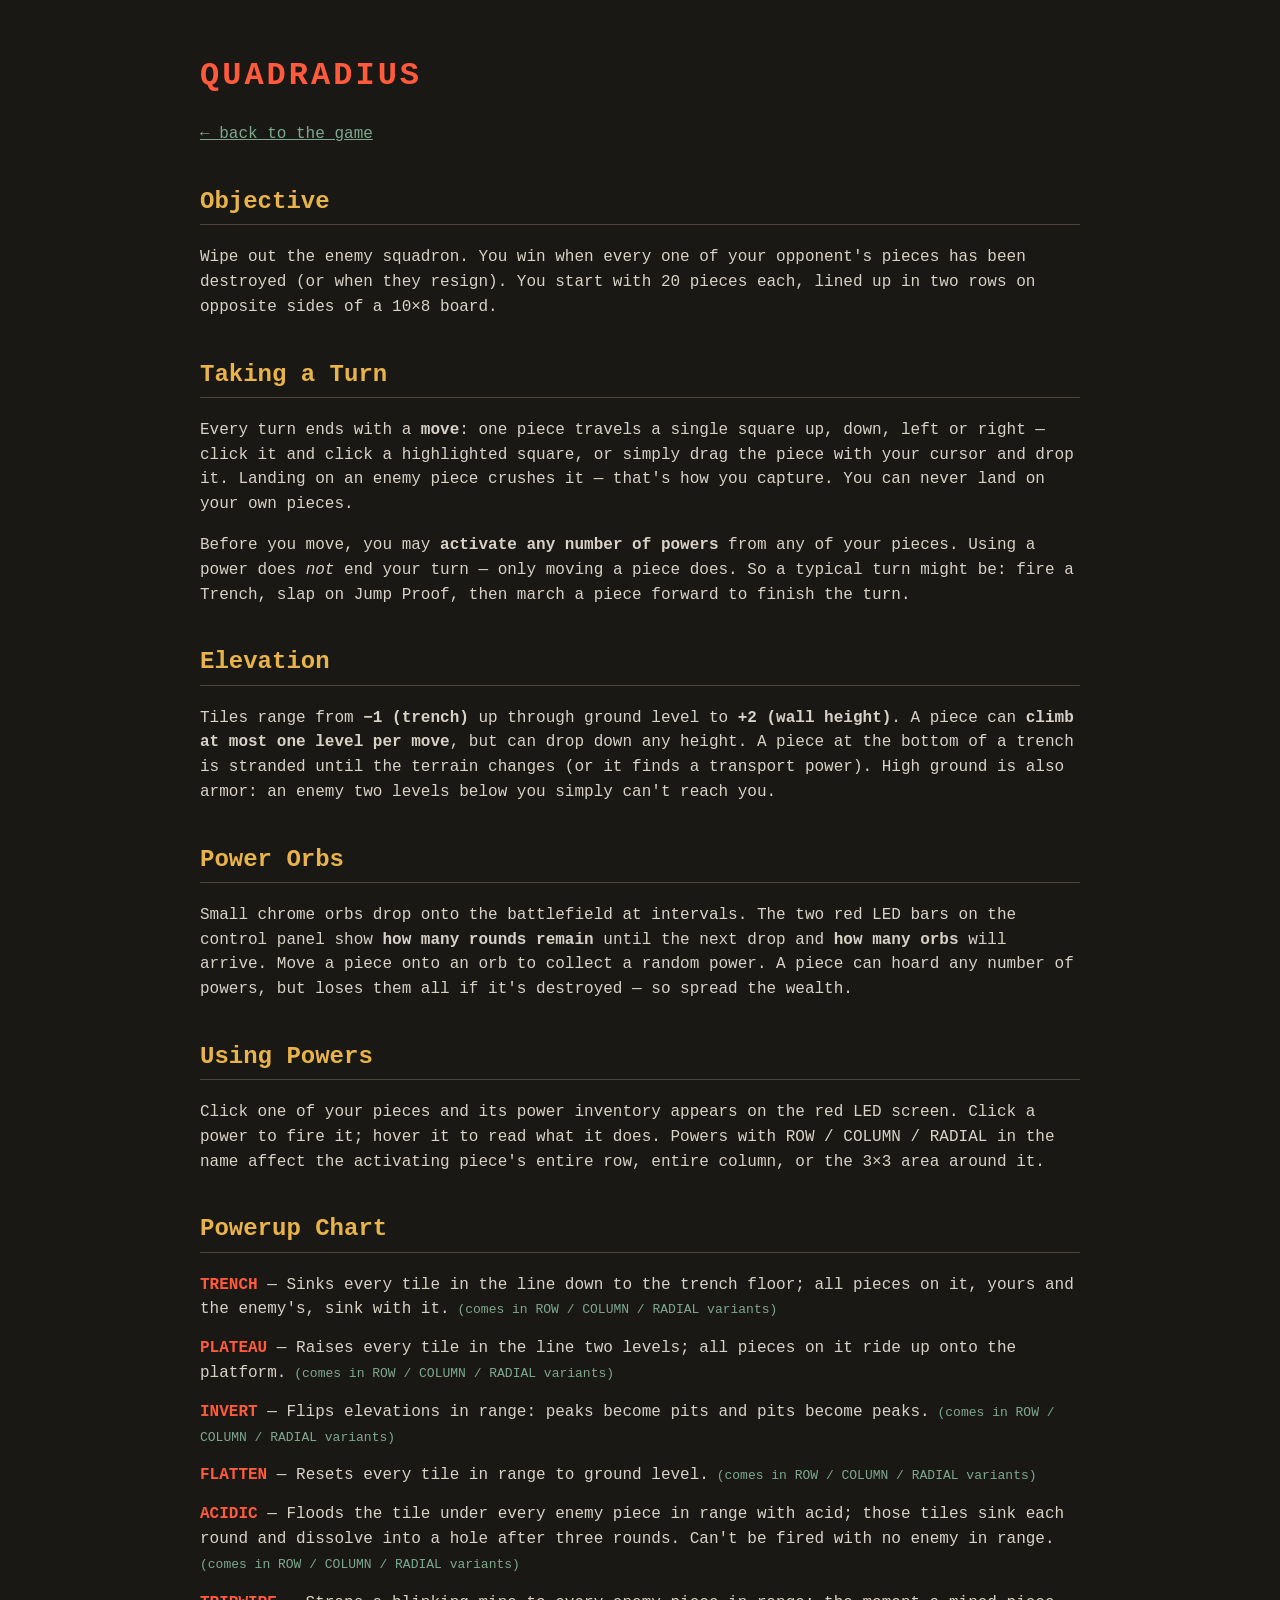
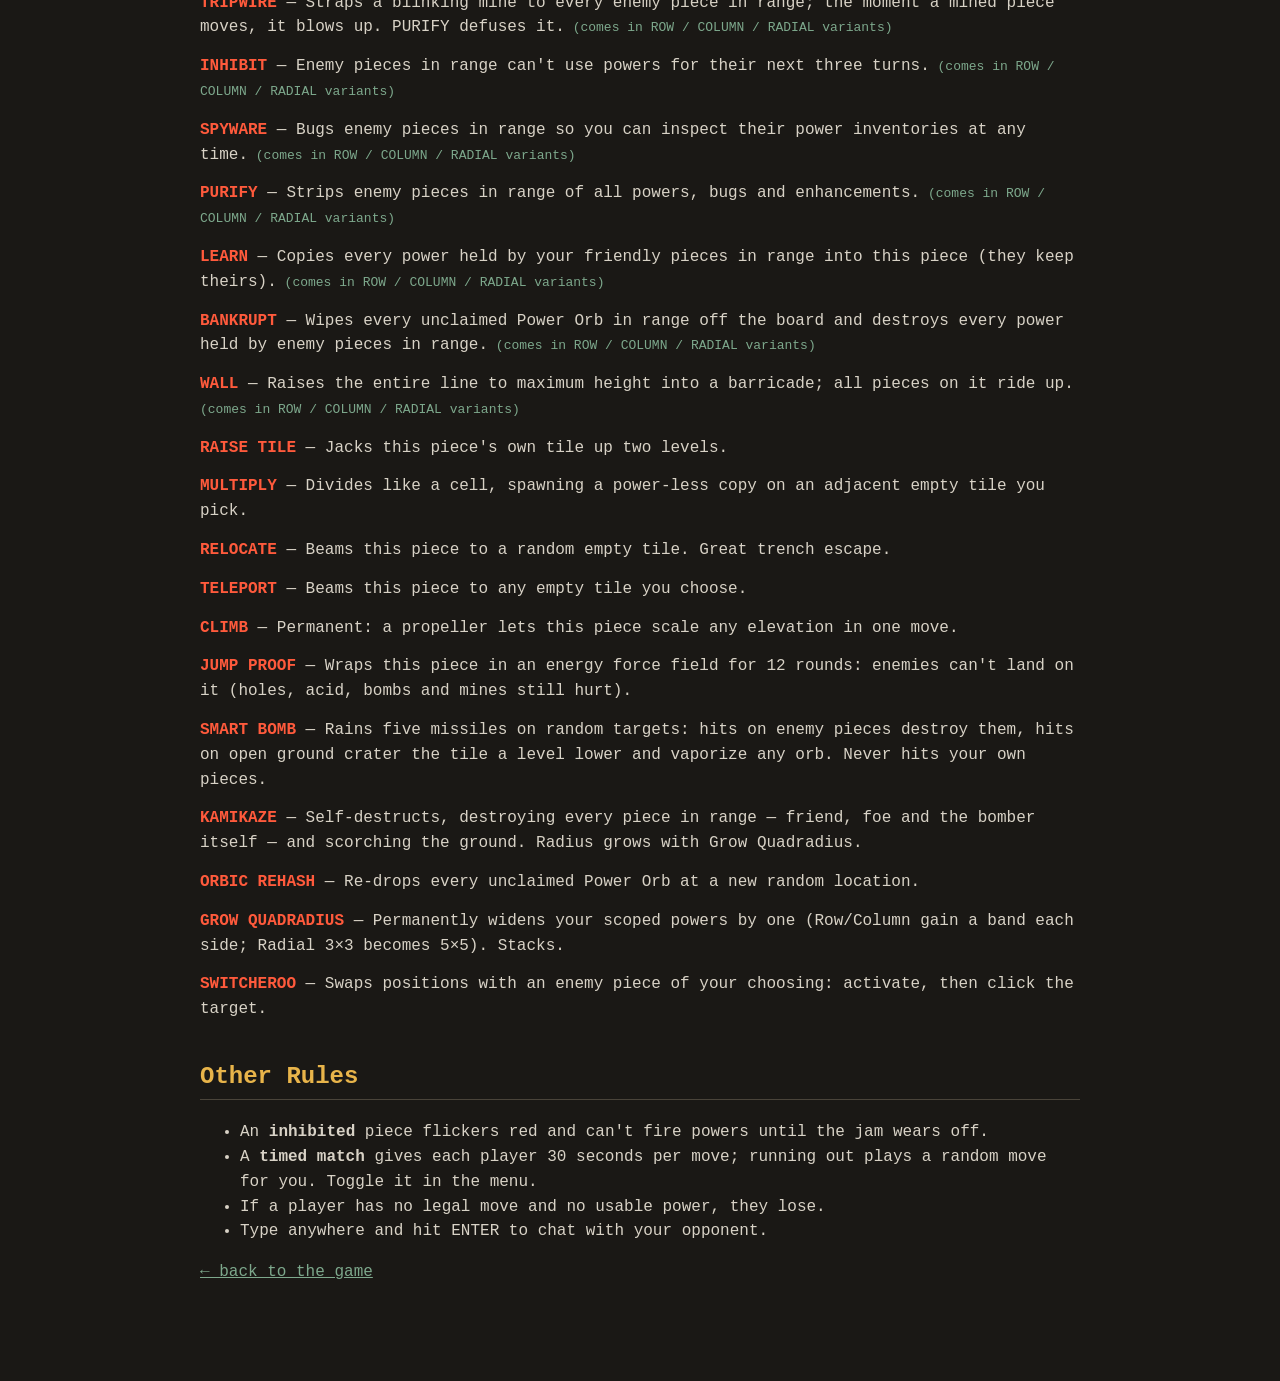
==== commit 0d7916fd: "Clearer high-quality elevation rendering; align power descriptions to behavior Elevation: - Neighbou" ====
--- a/quadradius/directions.html
+++ b/quadradius/directions.html
@@ -60,7 +60,7 @@
 
 <h2>Powerup Chart</h2>
 
-<div class="power scoped"><b>TRENCH</b> — Sinks every tile in the line two levels; all pieces on it, yours and the enemy's, sink with it.</div>
+<div class="power scoped"><b>TRENCH</b> — Sinks every tile in the line down to the trench floor; all pieces on it, yours and the enemy's, sink with it.</div>
 <div class="power scoped"><b>PLATEAU</b> — Raises every tile in the line two levels; all pieces on it ride up onto the platform.</div>
 <div class="power scoped"><b>INVERT</b> — Flips elevations in range: peaks become pits and pits become peaks.</div>
 <div class="power scoped"><b>FLATTEN</b> — Resets every tile in range to ground level.</div>
@@ -78,7 +78,7 @@
 <div class="power"><b>RELOCATE</b> — Beams this piece to a random empty tile. Great trench escape.</div>
 <div class="power"><b>TELEPORT</b> — Beams this piece to any empty tile you choose.</div>
 <div class="power"><b>CLIMB</b> — Permanent: a propeller lets this piece scale any elevation in one move.</div>
-<div class="power"><b>JUMP PROOF</b> — Shields this piece for 12 rounds: enemies can't land on it (holes, acid, bombs and mines still hurt).</div>
+<div class="power"><b>JUMP PROOF</b> — Wraps this piece in an energy force field for 12 rounds: enemies can't land on it (holes, acid, bombs and mines still hurt).</div>
 <div class="power"><b>SMART BOMB</b> — Rains five missiles on random targets: hits on enemy pieces destroy them, hits on open ground crater the tile a level lower and vaporize any orb. Never hits your own pieces.</div>
 <div class="power"><b>KAMIKAZE</b> — Self-destructs, destroying every piece in range — friend, foe and the bomber itself — and scorching the ground. Radius grows with Grow Quadradius.</div>
 <div class="power"><b>ORBIC REHASH</b> — Re-drops every unclaimed Power Orb at a new random location.</div>
